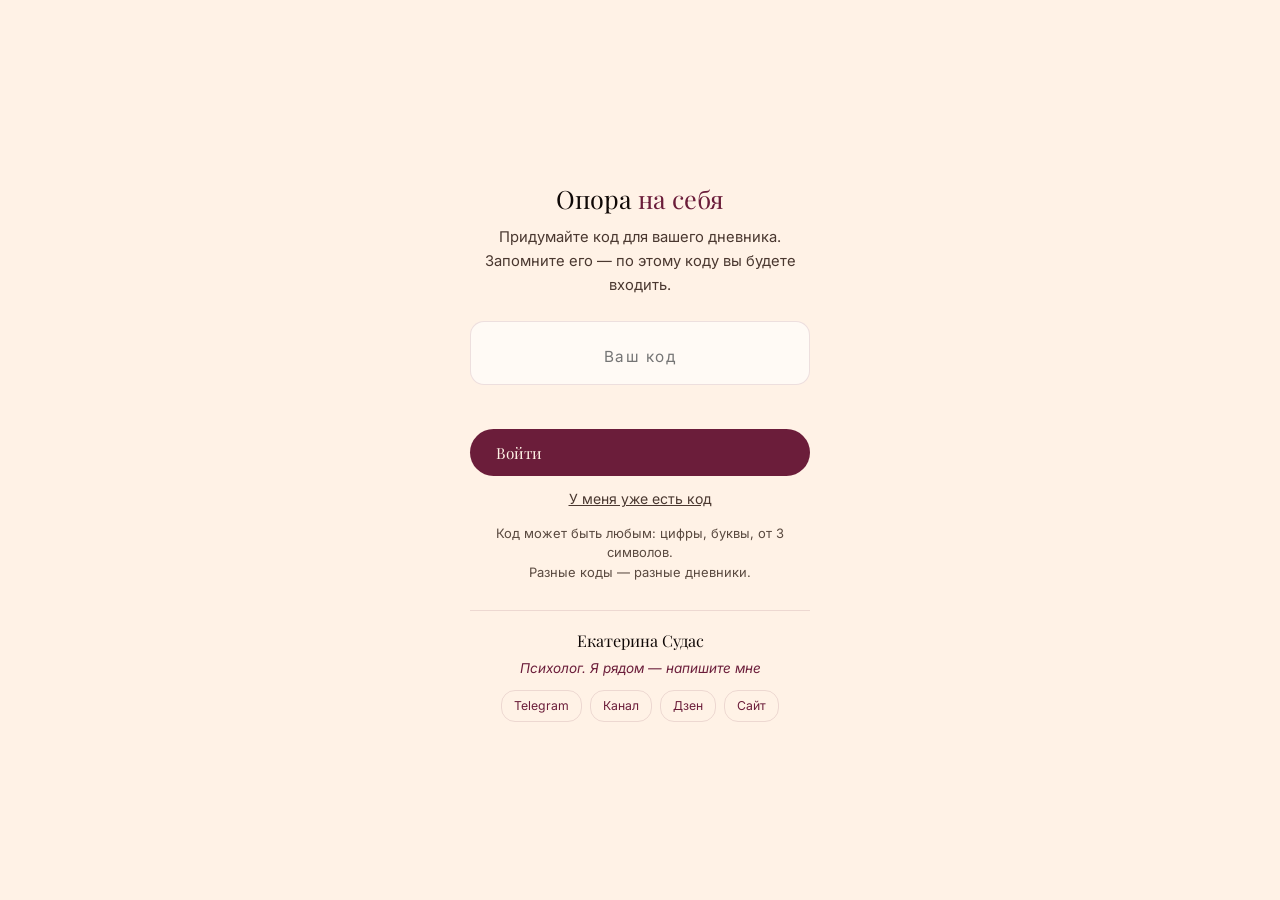
==== diary-goals.html @ 66b7077b "3 этапа Питерсона: идеальное будущее → избежать → постановка цели Этап 1: свободное письмо — идеальн" ====
<!DOCTYPE html>
<html lang="ru">
<head>
<meta charset="UTF-8">
<meta name="viewport" content="width=device-width,initial-scale=1.0,maximum-scale=1.0,user-scalable=no">
<meta http-equiv="Cache-Control" content="no-cache,no-store,must-revalidate">
<meta http-equiv="Pragma" content="no-cache">
<meta http-equiv="Expires" content="0">
<title>Опора на себя — Екатерина Судас</title>
<meta name="theme-color" content="#fff2e6">
<link rel="preconnect" href="https://fonts.googleapis.com">
<link rel="preconnect" href="https://fonts.gstatic.com" crossorigin>
<link href="https://fonts.googleapis.com/css2?family=Playfair+Display:ital,wght@0,400;0,500;0,600;1,400&family=Inter:wght@300;400;500;600&family=Raleway:wght@300;400;500&display=swap" rel="stylesheet">
<style>
*,*::before,*::after{margin:0;padding:0;box-sizing:border-box}
:root{--cream:#fff2e6;--cream-d:#f5e6d3;--cr:#6B1D3A;--cr-l:#8A2E50;--cab:#4A0E28;--mul:#2D0A1E;--td:#0f0806;--tb:#1a0f0a;--tm:#4a3830;--tl:#5a4a40;--bd:rgba(107,29,58,.12)}
html{font-size:18px;scroll-behavior:smooth}
body{font-family:'Inter',system-ui,sans-serif;background:var(--cream);color:var(--tb);line-height:1.7;min-height:100vh;padding-bottom:80px}
.header{background:rgba(255,242,230,.95);backdrop-filter:blur(20px);padding:16px 20px;position:sticky;top:0;z-index:100;box-shadow:0 2px 20px rgba(40,13,8,.06);display:flex;align-items:center;justify-content:space-between}
.header-title{font-family:'Playfair Display',serif;font-size:1.1rem;font-weight:500;color:var(--td)}.header-title span{color:var(--cr)}
.header-sub{font-family:'Raleway',sans-serif;font-size:.65rem;letter-spacing:.2em;text-transform:uppercase;color:var(--tm)}
.header-back{font-size:.7rem;color:var(--cr);text-decoration:none;font-family:'Raleway',sans-serif;letter-spacing:.1em}
.container{max-width:640px;margin:0 auto;padding:20px 16px}
.tabs{display:flex;gap:6px;margin-bottom:24px;overflow-x:auto;-webkit-overflow-scrolling:touch;padding-bottom:4px;scrollbar-width:none}.tabs::-webkit-scrollbar{display:none}
.tab{font-family:'Raleway',sans-serif;font-size:.68rem;letter-spacing:.12em;text-transform:uppercase;padding:9px 15px;border-radius:20px;border:1.5px solid var(--bd);background:transparent;color:var(--tm);cursor:pointer;white-space:nowrap;transition:all .3s}.tab.active{background:var(--cr);color:var(--cream);border-color:var(--cr)}
.sec-title{font-family:'Playfair Display',serif;font-size:1.15rem;font-weight:500;color:var(--td);margin-bottom:6px}
.sec-sub{font-size:.82rem;color:var(--tm);margin-bottom:20px;line-height:1.6}
.divider{width:50px;height:2px;background:linear-gradient(to right,transparent,var(--cr),transparent);margin:0 0 16px;border-radius:2px}
.form-group{margin-bottom:16px}
.form-label{font-family:'Raleway',sans-serif;font-size:.68rem;letter-spacing:.18em;text-transform:uppercase;color:var(--tm);margin-bottom:6px;display:block}
.form-input,.form-textarea{width:100%;font-family:'Inter',sans-serif;font-size:.88rem;color:var(--tb);background:rgba(255,255,255,.6);border:1.5px solid var(--bd);border-radius:12px;padding:12px 14px;outline:none;transition:border-color .3s}.form-input:focus,.form-textarea:focus{border-color:var(--cr)}
.form-textarea{min-height:80px;resize:vertical;line-height:1.6}
.form-select{width:100%;font-family:'Inter',sans-serif;font-size:.88rem;color:var(--tb);background:rgba(255,255,255,.6);border:1.5px solid var(--bd);border-radius:12px;padding:12px 14px;outline:none;-webkit-appearance:none;appearance:none;cursor:pointer}
.btn{font-family:'Playfair Display',serif;font-size:.85rem;padding:13px 26px;border-radius:24px;border:none;cursor:pointer;transition:all .4s;display:inline-flex;align-items:center;gap:8px}
.btn-primary{background:var(--cr);color:var(--cream)}.btn-primary:hover{background:var(--cr-l)}
.btn-secondary{background:transparent;color:var(--cr);border:1.5px solid var(--bd)}.btn-secondary:hover{border-color:var(--cr)}
.btn-row{display:flex;gap:10px;margin-top:20px;flex-wrap:wrap}
.btn-sm{padding:10px 16px;font-size:.78rem}
.btn-danger{background:transparent;color:#a33;border:1.5px solid rgba(170,50,50,.2)}
.goal-card{background:rgba(255,255,255,.5);border:1.5px solid var(--bd);border-radius:16px;padding:16px;margin-bottom:14px}
.goal-head{display:flex;justify-content:space-between;align-items:flex-start;margin-bottom:8px}
.goal-name{font-family:'Playfair Display',serif;font-size:1rem;color:var(--td);flex:1}
.goal-cat{font-size:.65rem;padding:3px 9px;border-radius:10px;background:rgba(107,29,58,.08);color:var(--cr);white-space:nowrap;margin-left:8px}
.goal-desc{font-size:.82rem;color:var(--tm);margin-bottom:10px;line-height:1.5}
.goal-actions{display:flex;gap:8px;margin-top:10px}
.progress-bar{width:100%;height:8px;background:var(--cream-d);border-radius:4px;overflow:hidden;margin-bottom:4px}
.progress-fill{height:100%;background:linear-gradient(to right,var(--cr),var(--cr-l));border-radius:4px;transition:width .5s}
.progress-info{display:flex;justify-content:space-between;font-size:.7rem;color:var(--tm)}
.stat-grid{display:grid;grid-template-columns:1fr 1fr;gap:10px;margin-bottom:18px}
.stat-card{background:rgba(255,255,255,.5);border:1.5px solid var(--bd);border-radius:14px;padding:14px;text-align:center}
.stat-num{font-family:'Playfair Display',serif;font-size:1.6rem;color:var(--cr);line-height:1}
.stat-label{font-size:.68rem;color:var(--tm);margin-top:4px}
.week-nav{display:flex;align-items:center;justify-content:space-between;margin-bottom:16px}
.week-label{font-family:'Playfair Display',serif;font-size:1rem;color:var(--td)}
.week-btn{background:none;border:1.5px solid var(--bd);border-radius:50%;width:32px;height:32px;cursor:pointer;color:var(--tm);font-size:.9rem;display:flex;align-items:center;justify-content:center;transition:all .3s}.week-btn:hover{border-color:var(--cr);color:var(--cr)}
.slider-wrap{display:flex;align-items:center;gap:12px}
.slider-wrap input[type=range]{flex:1;-webkit-appearance:none;height:4px;background:linear-gradient(to right,var(--cr),var(--cream-d));border-radius:4px;outline:none}
.slider-wrap input[type=range]::-webkit-slider-thumb{-webkit-appearance:none;width:22px;height:22px;border-radius:50%;background:var(--cr);cursor:pointer;box-shadow:0 2px 8px rgba(107,29,58,.3)}
.slider-val{font-family:'Playfair Display',serif;font-size:1.1rem;color:var(--cr);min-width:28px;text-align:center}
.empty{text-align:center;padding:40px 20px;color:var(--tm)}
.empty-text{font-size:.85rem;line-height:1.6}
.panel{display:none}.panel.active{display:block}
.modal-bg{display:none;position:fixed;top:0;left:0;right:0;bottom:0;background:rgba(15,8,6,.5);z-index:200;align-items:center;justify-content:center;padding:20px}.modal-bg.show{display:flex}
.modal{background:var(--cream);border-radius:20px;padding:24px;max-width:400px;width:100%}
.list-item{display:flex;align-items:center;gap:8px;margin-bottom:6px;padding:8px 12px;background:rgba(255,255,255,.5);border:1px solid var(--bd);border-radius:10px}
.list-item span{flex:1;font-size:.85rem;color:var(--td);line-height:1.5}
.list-item button{background:none;border:none;color:#a33;cursor:pointer;font-size:1rem;padding:2px 6px;opacity:.5}
.profile-card{background:rgba(255,255,255,.5);border:1.5px solid var(--bd);border-radius:16px;padding:18px;margin-top:16px}
.profile-name{font-family:'Playfair Display',serif;font-size:1.1rem;color:var(--td);margin-bottom:4px}
.profile-birth{font-size:.78rem;color:var(--tm);margin-bottom:12px}
.profile-section{font-family:'Raleway',sans-serif;font-size:.65rem;letter-spacing:.18em;text-transform:uppercase;color:var(--tm);margin:12px 0 6px}
.profile-item{font-size:.84rem;color:var(--td);padding:4px 0;padding-left:14px;border-left:2px solid var(--cr);margin-bottom:4px;line-height:1.5}
.pin-screen{position:fixed;top:0;left:0;right:0;bottom:0;background:var(--cream);z-index:999;display:flex;align-items:center;justify-content:center;padding:20px}
.pin-box{max-width:340px;width:100%;text-align:center}
.pin-title{font-family:'Playfair Display',serif;font-size:1.4rem;color:var(--td);margin-bottom:6px}
.pin-desc{font-size:.82rem;color:var(--tm);margin-bottom:24px;line-height:1.6}
.pin-input{width:100%;font-family:'Inter',sans-serif;font-size:1.4rem;text-align:center;letter-spacing:.6em;color:var(--td);background:rgba(255,255,255,.6);border:1.5px solid var(--bd);border-radius:14px;padding:16px;outline:none;transition:border-color .3s}.pin-input:focus{border-color:var(--cr)}
.pin-input::placeholder{letter-spacing:.1em;font-size:.85rem}
.pin-btn{margin-top:16px;width:100%}
.pin-switch{font-size:.78rem;color:var(--tm);margin-top:14px;cursor:pointer;text-decoration:underline;background:none;border:none;font-family:'Inter',sans-serif}
.pin-error{font-size:.78rem;color:#a33;margin-top:8px;min-height:20px}
.pin-hint{font-size:.72rem;color:var(--tl);margin-top:10px;line-height:1.5}
#app{display:none}
.letter-wrap{padding:20px 16px 0;max-width:640px;margin:0 auto}
.letter{background:rgba(255,255,255,.45);border:1px solid var(--bd);border-radius:20px;padding:28px 22px;position:relative;overflow:hidden}
.letter-photo{width:80px;height:80px;border-radius:50%;object-fit:cover;border:2px solid var(--bd);float:left;margin:0 16px 8px 0;shape-outside:circle()}
.letter-text{font-size:.84rem;color:var(--td);line-height:1.75}.letter-text p{margin-bottom:12px}.letter-text strong{color:var(--cr);font-weight:500}.letter-text em{font-size:.78rem;color:var(--tm);font-style:normal;display:block;margin-top:8px}
.letter-close{position:absolute;top:12px;right:14px;background:none;border:none;font-size:1.2rem;color:var(--tm);cursor:pointer;opacity:.4}
@keyframes smokeFadeIn{0%{opacity:0;filter:blur(8px);transform:translateY(20px)}60%{filter:blur(2px)}100%{opacity:1;filter:blur(0);transform:translateY(0)}}
.letter.smoke-in{animation:smokeFadeIn 2s ease-out forwards}
.letter.smoke-in .letter-photo{animation:smokeFadeIn 1.5s ease-out .3s both}
.letter.smoke-in .letter-text p:nth-child(1){animation:smokeFadeIn 1.2s ease-out .5s both}
.letter.smoke-in .letter-text p:nth-child(2){animation:smokeFadeIn 1.2s ease-out .9s both}
.letter.smoke-in .letter-text p:nth-child(3){animation:smokeFadeIn 1.2s ease-out 1.3s both}
.letter.smoke-in .letter-text p:nth-child(4){animation:smokeFadeIn 1.2s ease-out 1.7s both}
.letter.smoke-in .letter-text p:nth-child(5){animation:smokeFadeIn 1.2s ease-out 2.1s both}
.author-block{text-align:center;padding:30px 16px 10px;margin-top:30px;border-top:1px solid var(--bd)}
.author-name{font-family:'Playfair Display',serif;font-size:1rem;color:var(--td);margin-bottom:2px}
.author-role{font-size:.78rem;color:var(--tm);margin-bottom:4px}
.author-msg{font-size:.82rem;color:var(--cr);font-style:italic;margin-bottom:12px}
.author-links{display:flex;gap:10px;justify-content:center;flex-wrap:wrap}
.author-links a{font-size:.72rem;color:var(--cr);text-decoration:none;padding:6px 14px;border:1px solid var(--bd);border-radius:16px;transition:all .3s}
.pin-author{margin-top:28px;padding-top:16px;border-top:1px solid var(--bd)}
.pin-author-name{font-family:'Playfair Display',serif;font-size:.9rem;color:var(--td);margin-bottom:2px}
.pin-author-msg{font-size:.75rem;color:var(--cr);font-style:italic;margin-bottom:10px}
.pin-author-links{display:flex;gap:8px;justify-content:center;flex-wrap:wrap}
.pin-author-links a{font-size:.68rem;color:var(--cr);text-decoration:none;padding:5px 12px;border:1px solid var(--bd);border-radius:14px}
/* Day panel */
.day-date{display:flex;align-items:center;justify-content:space-between;margin-bottom:18px}
.day-date-label{font-family:'Playfair Display',serif;font-size:1rem;color:var(--td)}
.day-date input[type=date]{font-family:'Inter',sans-serif;font-size:.85rem;border:1.5px solid var(--bd);border-radius:10px;padding:8px 12px;background:rgba(255,255,255,.6);color:var(--tb);outline:none}
.day-goal{background:rgba(255,255,255,.5);border:1.5px solid var(--bd);border-radius:16px;padding:16px;margin-bottom:16px}
.day-goal-name{font-family:'Playfair Display',serif;font-size:.95rem;color:var(--td);margin-bottom:12px}
.day-section{margin-bottom:12px;padding-left:12px;border-left:2px solid var(--cr)}
.day-section-label{font-family:'Raleway',sans-serif;font-size:.62rem;letter-spacing:.2em;text-transform:uppercase;color:var(--cr);margin-bottom:6px}
.day-section .form-textarea{min-height:60px;font-size:.82rem}
/* Review entries */
.review-day{margin-bottom:16px}
.review-day-title{font-family:'Raleway',sans-serif;font-size:.65rem;letter-spacing:.18em;text-transform:uppercase;color:var(--cr);margin-bottom:8px;padding-bottom:4px;border-bottom:1px solid var(--bd)}
.review-entry{background:rgba(255,255,255,.4);border:1px solid var(--bd);border-radius:12px;padding:12px;margin-bottom:8px}
.review-goal-name{font-family:'Playfair Display',serif;font-size:.85rem;color:var(--td);margin-bottom:6px}
.review-field{font-size:.78rem;color:var(--tm);margin-bottom:4px;line-height:1.5}
.review-field strong{color:var(--td);font-weight:500}
.review-empty{font-size:.78rem;color:var(--tl);font-style:italic}
@media(max-width:480px){html{font-size:16px}.container{padding:14px 12px}}
</style>
</head>
<body>

<div class="pin-screen" id="pin-screen">
  <div class="pin-box">
    <div class="pin-title">Опора <span style="color:var(--cr)">на себя</span></div>
    <div class="pin-desc" id="pin-desc">Придумайте код для вашего дневника.<br>Запомните его — по этому коду вы будете входить.</div>
    <input class="pin-input" id="pin-input" type="tel" maxlength="8" placeholder="Ваш код" autocomplete="off" inputmode="numeric">
    <div class="pin-error" id="pin-error"></div>
    <button class="btn btn-primary pin-btn" id="pin-go">Войти</button>
    <button class="pin-switch" id="pin-toggle">У меня уже есть код</button>
    <div class="pin-hint">Код может быть любым: цифры, буквы, от 3 символов.<br>Разные коды — разные дневники.</div>
    <div class="pin-author">
      <div class="pin-author-name">Екатерина Судас</div>
      <div class="pin-author-msg">Психолог. Я рядом — напишите мне</div>
      <div class="pin-author-links">
        <a href="https://t.me/sudas_psy" target="_blank">Telegram</a>
        <a href="https://t.me/psyMuza" target="_blank">Канал</a>
        <a href="https://dzen.ru/id/69a1e2a84aaf5559c210326b" target="_blank">Дзен</a>
        <a href="https://sudas-psy.ru" target="_blank">Сайт</a>
      </div>
    </div>
  </div>
</div>

<div id="app">
<div class="header">
  <div>
    <div class="header-title">Опора <span>на себя</span></div>
    <div class="header-sub">дневник действий и целей</div>
  </div>
  <a href="https://t.me/sudas_psy" class="header-back" target="_blank">Написать</a>
</div>

<div class="letter-wrap" id="letter-wrap">
  <div class="letter smoke-in" id="letter">
    <button class="letter-close" id="letter-close">&times;</button>
    <img class="letter-photo" src="images/image_5.jpg" alt="Екатерина Судас">
    <div class="letter-text">
      <p><strong>Результат возможен только из взрослой части.</strong></p>
      <p>Внутри каждого из нас живёт ребёнок. Тот, кто ищет одобрения. Кто хочет, чтобы пожалели. Кто до сих пор ждёт маму или папу — тех, которые наконец скажут: ты молодец, ты справляешься. Ребёнок хочет всё идеализировать и получить результат быстро. Но этот голос не поставит за вас цель. И не сделает шаг. Он умеет только ждать и бояться.</p>
      <p>Взрослый осознанно подходит к контакту с реальностью и понимает: для всего нужно время. Цель на год — это решение взрослой части. Той, которая не ждёт разрешения. Которая говорит: я вижу, куда иду, и я иду.</p>
      <p>Поставьте цель и дайте себе время познакомиться с тем, что вам мешает каждый день — а вы этого не видите. С помощью этого дневника у вас есть шанс проанализировать своё бессознательное. Каждый день записывайте, что вы сделали и что чувствовали. Не для кого-то. Для себя.</p>
      <p>Так вы учитесь быть опорой самому себе. Быть себе и мамой, и папой. Не искать снаружи то, что можно вырастить внутри. Делайте выводы об использовании дневника минимум через 30 дней.</p>
      <p><em>Екатерина Судас — клиническая психология, МГУ</em></p>
    </div>
  </div>
</div>

<div class="container">
  <div class="tabs">
    <button class="tab" data-tab="start">Начало</button>
    <button class="tab active" data-tab="day">День</button>
    <button class="tab" data-tab="week">Неделя</button>
    <button class="tab" data-tab="goals">Цели</button>
    <button class="tab" data-tab="profile">Профиль</button>
    <button class="tab" data-tab="add">+ Цель</button>
  </div>

  <!-- START: 3 stages -->
  <div class="panel" id="panel-start">
    <div class="sec-title">Прежде чем ставить цели</div>
    <div class="divider"></div>
    <div class="sec-sub">Методика <strong>Future Authoring</strong> Джордана Питерсона — клинического психолога, профессора Университета Торонто. Исследования показали: студенты, прошедшие это упражнение, подняли успеваемость на 25% и снизили отчисления с 30% до 0%. Не торопитесь. Выделите на это 30-40 минут тишины.</div>

    <!-- STAGE 1 -->
    <div class="goal-card" style="margin-bottom:20px">
      <div class="day-section-label" style="border:none;padding:0;color:var(--cr);font-size:.72rem;margin-bottom:10px">Этап 1. Моё идеальное будущее</div>
      <div style="font-size:.84rem;color:var(--td);line-height:1.75;margin-bottom:14px">
        <p style="margin-bottom:10px">Представьте: прошёл год. Всё сложилось наилучшим образом. Вы устроили свою жизнь так, как действительно хотели — не для кого-то, а для себя.</p>
        <p style="margin-bottom:10px">Не редактируйте, не критикуйте — просто пишите. Позвольте себе мечтать. Каким человеком вы стали? Что вы делаете каждый день? Кто рядом? Как выглядит ваше здоровье, работа, отношения? Как вы себя чувствуете, когда просыпаетесь утром?</p>
      </div>
      <div class="form-group">
        <label class="form-label">Моя идеальная жизнь через год (пишите свободно, минимум 10 минут)</label>
        <textarea class="form-textarea" id="rev-flow" rows="8" placeholder="Не торопитесь. Закройте глаза, представьте — и пишите всё, что приходит..."></textarea>
      </div>
    </div>

    <!-- STAGE 2 -->
    <div class="goal-card" style="margin-bottom:20px">
      <div class="day-section-label" style="border:none;padding:0;color:var(--cr);font-size:.72rem;margin-bottom:10px">Этап 2. Будущее, которого я хочу избежать</div>
      <div style="font-size:.84rem;color:var(--td);line-height:1.75;margin-bottom:14px">
        <p style="margin-bottom:10px"><strong style="color:var(--cr)">Закройте глаза.</strong> Представьте, что прошёл год — и вы не сделали ничего. Ни одного шага. Те же мысли, те же оправдания. Только теперь стало хуже.</p>
        <p style="margin-bottom:10px">Здоровье подвело. Отношения застыли или разрушились. Деньги — те же или меньше. Вы смотрите на себя и видите <strong style="color:var(--cr)">худшую версию себя</strong>. Ту, которая знала, что нужно действовать — но не стала.</p>
        <p style="margin-bottom:10px">Представьте, что прошло пять лет. Все вокруг двигались, а вы стоите на месте.</p>
        <p style="margin-bottom:10px"><strong style="color:var(--cr)">Откройте глаза.</strong> У вас есть год. Тот самый год, который вы только что потеряли — он ещё ваш.</p>
      </div>
      <div class="form-group">
        <label class="form-label">Моя жизнь через год, если я ничего не изменю (пишите свободно)</label>
        <textarea class="form-textarea" id="rev-free" rows="6" placeholder="Что я чувствую? Что вижу? О чём жалею?"></textarea>
      </div>
    </div>

    <!-- WARMUP -->
    <div class="goal-card" style="margin-bottom:20px">
      <div class="day-section-label" style="border:none;padding:0;color:var(--cr);font-size:.72rem;margin-bottom:10px">Разминка — короткие ответы</div>
      <div class="form-group">
        <label class="form-label">Что я мог бы делать лучше?</label>
        <textarea class="form-textarea" id="rev-real" rows="2"></textarea>
      </div>
      <div class="form-group">
        <label class="form-label">Чему бы я хотел научиться?</label>
        <textarea class="form-textarea" id="rev-feel" rows="2"></textarea>
      </div>
      <div class="form-group">
        <label class="form-label">Какие привычки я хочу изменить?</label>
        <textarea class="form-textarea" id="rev-whose" rows="2"></textarea>
      </div>
      <div class="form-group">
        <label class="form-label">Какой должна быть моя карьера через 3-5 лет?</label>
        <textarea class="form-textarea" id="rev-ifnot" rows="2"></textarea>
      </div>
      <div class="form-group">
        <label class="form-label">Какими я хочу видеть свои отношения?</label>
        <textarea class="form-textarea" id="rev-rel" rows="2"></textarea>
      </div>
      <div class="form-group">
        <label class="form-label">Как я хочу проводить свободное время?</label>
        <textarea class="form-textarea" id="rev-leisure" rows="2"></textarea>
      </div>
    </div>

    <div class="btn-row">
      <button class="btn btn-primary" id="btn-save-rev">Сохранить</button>
    </div>

    <!-- Transition to Stage 3 -->
    <div style="margin-top:28px;text-align:center;padding:20px;background:rgba(107,29,58,.03);border-radius:16px;border:1px solid var(--bd)">
      <div style="font-size:.88rem;color:var(--td);line-height:1.8;margin-bottom:14px">Вы только что увидели два будущих — то, к которому хотите прийти, и то, от которого хотите уйти. Между ними — ваши действия.<br><br>Теперь вы готовы. Перейдите во вкладку <strong style="color:var(--cr)">+ Цель</strong> и поставьте свою первую цель. Не идеальную. Настоящую.</div>
      <button class="btn btn-primary" onclick="document.querySelectorAll('.tab').forEach(function(x){x.classList.remove('active')});document.querySelector('[data-tab=add]').classList.add('active');document.querySelectorAll('.panel').forEach(function(p){p.classList.remove('active')});document.getElementById('panel-add').classList.add('active')">Перейти к Этапу 3 — поставить цель</button>
    </div>
  </div>

  <!-- DAY -->
  <div class="panel active" id="panel-day">
    <div class="sec-title">Мой день</div>
    <div class="divider"></div>
    <div class="day-date">
      <div class="day-date-label">Сегодня</div>
      <input type="date" id="day-date">
    </div>
    <div id="day-goals"></div>
    <div class="btn-row" style="padding-bottom:80px">
      <button class="btn btn-primary" id="btn-save-day">Сохранить день</button>
    </div>
  </div>

  <!-- WEEK -->
  <div class="panel" id="panel-week">
    <div class="sec-title">Обзор недели</div>
    <div class="divider"></div>
    <div class="week-nav">
      <button class="week-btn" id="wk-prev">&larr;</button>
      <div class="week-label" id="wk-label"></div>
      <button class="week-btn" id="wk-next">&rarr;</button>
    </div>
    <div class="sec-sub">Перечитайте свои записи за неделю, а затем напишите обзор.</div>
    <div id="wk-entries"></div>
    <div style="margin-top:20px">
      <div class="sec-title" style="font-size:1rem">Мой обзор недели</div>
      <div class="divider"></div>
      <div class="form-group">
        <label class="form-label">Что мне мешало на этой неделе?</label>
        <textarea class="form-textarea" id="wk-blocked" rows="3"></textarea>
      </div>
      <div class="form-group">
        <label class="form-label">Что мне помогало?</label>
        <textarea class="form-textarea" id="wk-helped" rows="3"></textarea>
      </div>
      <div class="form-group">
        <label class="form-label">Что я чувствую, когда перечитываю свою неделю?</label>
        <textarea class="form-textarea" id="wk-feelings" rows="3"></textarea>
      </div>
      <div class="form-group">
        <label class="form-label">Письмо от взрослой части — напутствие себе</label>
        <textarea class="form-textarea" id="wk-letter" rows="4" placeholder="Что ты хочешь сказать себе на следующую неделю?"></textarea>
      </div>
      <div class="btn-row">
        <button class="btn btn-primary" id="btn-save-week">Сохранить обзор</button>
      </div>
    </div>
  </div>

  <!-- GOALS -->
  <div class="panel" id="panel-goals">
    <div class="sec-title">Мои цели на год</div>
    <div class="divider"></div>
    <div id="goals-list"></div>
    <div class="btn-row">
      <button class="btn btn-secondary btn-sm" id="btn-export">Экспорт</button>
      <button class="btn btn-danger btn-sm" id="btn-nuke">Удалить всё</button>
    </div>
  </div>

  <!-- PROFILE -->
  <div class="panel" id="panel-profile">
    <div class="sec-title">Мой профиль</div>
    <div class="divider"></div>
    <div class="sec-sub">Ваши данные хранятся только на вашем устройстве.</div>
    <div class="form-group"><label class="form-label">Фамилия Имя Отчество</label><input class="form-input" id="p-name" placeholder="Иванова Мария Сергеевна"></div>
    <div class="form-group"><label class="form-label">Дата рождения</label><input class="form-input" id="p-birth" type="date"></div>
    <div class="form-group"><label class="form-label">Мои жизненные правила</label><div id="p-rules-list"></div><div style="display:flex;gap:8px;margin-top:8px"><input class="form-input" id="p-rule-input" placeholder="Например: Я имею право на ошибки" style="flex:1"><button class="btn btn-primary btn-sm" id="p-rule-add">+</button></div></div>
    <div class="form-group"><label class="form-label">Мои ценности</label><div id="p-values-list"></div><div style="display:flex;gap:8px;margin-top:8px"><input class="form-input" id="p-value-input" placeholder="Например: Семья, честность, развитие" style="flex:1"><button class="btn btn-primary btn-sm" id="p-value-add">+</button></div></div>
    <div class="btn-row"><button class="btn btn-primary" id="p-save">Сохранить профиль</button></div>
    <div id="p-preview" style="margin-top:24px"></div>
  </div>

  <!-- ADD GOAL -->
  <div class="panel" id="panel-add">
    <div class="sec-title">Этап 3. Постановка цели</div>
    <div class="divider"></div>
    <div class="sec-sub">Вы увидели своё будущее. Теперь превратите его в конкретную цель. Ответьте на вопросы честно — они помогут отделить настоящее желание от привычки угождать.</div>

    <div class="form-group"><label class="form-label">Категория</label><select class="form-select" id="g-cat"><option>Здоровье</option><option>Карьера</option><option>Отношения</option><option>Финансы</option><option>Развитие</option><option>Творчество</option><option>Привычки</option><option>Другое</option></select></div>

    <div class="form-group"><label class="form-label">Цель на год</label><input class="form-input" id="g-name" placeholder="Конкретная, измеримая цель"></div>

    <div class="goal-card" style="margin:20px 0 16px">
      <div class="day-section-label" style="border:none;padding:0;color:var(--cr);font-size:.72rem;margin-bottom:12px">8 вопросов к цели</div>

      <div class="form-group">
        <label class="form-label">1. Проверка на истинность</label>
        <textarea class="form-textarea" id="gq-truth" rows="2" placeholder="Эта цель — моё желание или ожидание кого-то другого?"></textarea>
        <div style="font-size:.72rem;color:var(--tl);margin-top:4px;font-style:italic">Ребёнок ищет одобрения. Взрослый выбирает для себя.</div>
      </div>

      <div class="form-group">
        <label class="form-label">2. Состояние</label>
        <textarea class="form-textarea" id="gq-state" rows="2" placeholder="Как я хочу себя чувствовать, когда достигну этого?"></textarea>
        <div style="font-size:.72rem;color:var(--tl);margin-top:4px;font-style:italic">Не что получить — а как себя ощущать. Цель без состояния — чужая цель.</div>
      </div>

      <div class="form-group">
        <label class="form-label">3. Честный мотив</label>
        <textarea class="form-textarea" id="gq-motive" rows="2" placeholder="Зачем мне это на самом деле? Что стоит за этим желанием?"></textarea>
        <div style="font-size:.72rem;color:var(--tl);margin-top:4px;font-style:italic">Часто за &laquo;хочу похудеть&raquo; стоит &laquo;хочу чтобы меня любили&raquo;. Важно видеть настоящий мотив.</div>
      </div>

      <div class="form-group">
        <label class="form-label">4. Цена бездействия</label>
        <textarea class="form-textarea" id="gq-cost" rows="2" placeholder="Что будет через год, если я ничего не сделаю?"></textarea>
        <div style="font-size:.72rem;color:var(--tl);margin-top:4px;font-style:italic">Не придумывайте — почувствуйте. Это ваше топливо.</div>
      </div>

      <div class="form-group">
        <label class="form-label">5. Что мешает прямо сейчас</label>
        <textarea class="form-textarea" id="gq-fear" rows="2" placeholder="Что останавливало меня раньше? Какой страх стоит за моим бездействием?"></textarea>
        <div style="font-size:.72rem;color:var(--tl);margin-top:4px;font-style:italic">Психика защищает от неизвестности. Назвать страх — первый шаг к тому, чтобы он перестал управлять.</div>
      </div>

      <div class="form-group">
        <label class="form-label">6. Внутренний ребёнок</label>
        <textarea class="form-textarea" id="gq-child" rows="2" placeholder="Чего на самом деле хочет мой внутренний ребёнок в этой цели — одобрения, жалости, доказать что-то маме или папе?"></textarea>
        <div style="font-size:.72rem;color:var(--tl);margin-top:4px;font-style:italic">Важно встретиться с этим осознанием и выдержать нарциссическую пустоту ребёнка своей взрослой частью. Не бежать от неё, не заполнять — а выдержать.</div>
      </div>

      <div class="form-group">
        <label class="form-label">7. Взрослое решение</label>
        <textarea class="form-textarea" id="gq-adult" rows="2" placeholder="Я готов идти к этому, даже если никто не заметит и не похвалит?"></textarea>
        <div style="font-size:.72rem;color:var(--tl);margin-top:4px;font-style:italic">Если да — цель ваша. Если нет — вы ищете зрителя, а не результат.</div>
      </div>

      <div class="form-group">
        <label class="form-label">8. Влияние</label>
        <textarea class="form-textarea" id="gq-impact" rows="2" placeholder="Что изменится в моей жизни и жизни людей рядом со мной, когда я достигну этого?"></textarea>
      </div>
    </div>

    <div class="goal-card" style="margin-bottom:16px">
      <div class="day-section-label" style="border:none;padding:0;color:var(--cr);font-size:.72rem;margin-bottom:6px">Путь к цели</div>
      <div style="font-size:.78rem;color:var(--tm);margin-bottom:14px;line-height:1.6">Год — это далеко. Разбейте цель на понятные отрезки. Каждый уровень можно обновлять по мере продвижения.</div>
      <div class="form-group"><label class="form-label">Что я хочу получить за ближайшие 3 месяца?</label><input class="form-input" id="g-quarter" placeholder="Конкретный, измеримый результат к концу квартала"></div>
      <div class="form-group"><label class="form-label">На чём я сосредоточусь в этом месяце?</label><input class="form-input" id="g-focus" placeholder="Один главный шаг, который двинет к квартальному результату"></div>
      <div class="form-group"><label class="form-label">Что конкретно я сделаю на этой неделе?</label><input class="form-input" id="g-week-action" placeholder="2-3 конкретных действия, которые я точно могу выполнить"></div>
      <div class="form-group"><label class="form-label">Крупные шаги на весь год</label><textarea class="form-textarea" id="g-steps" placeholder="Все шаги, которые приходят в голову — не фильтруйте" rows="3"></textarea></div>
    </div>

    <div class="btn-row" style="padding-bottom:120px"><button class="btn btn-primary" id="btn-add-goal">Добавить цель</button></div>
  </div>
</div>

<div class="author-block">
  <div class="author-name">Екатерина Судас</div>
  <div class="author-role">Психолог. Клиническая психология, МГУ</div>
  <div class="author-msg">Я рядом — напишите мне</div>
  <div class="author-links">
    <a href="https://t.me/sudas_psy" target="_blank">Telegram</a>
    <a href="https://t.me/psyMuza" target="_blank">Канал</a>
    <a href="https://dzen.ru/id/69a1e2a84aaf5559c210326b" target="_blank">Дзен</a>
    <a href="https://sudas-psy.ru" target="_blank">Сайт</a>
  </div>
</div>
</div>

<div class="modal-bg" id="modal"><div class="modal"><div class="sec-sub">Данные скопированы в буфер обмена.</div><button class="btn btn-primary btn-sm" onclick="document.getElementById('modal').classList.remove('show')">Ок</button></div></div>

<script src="js/goals-app.js"></script>
</body>
</html>
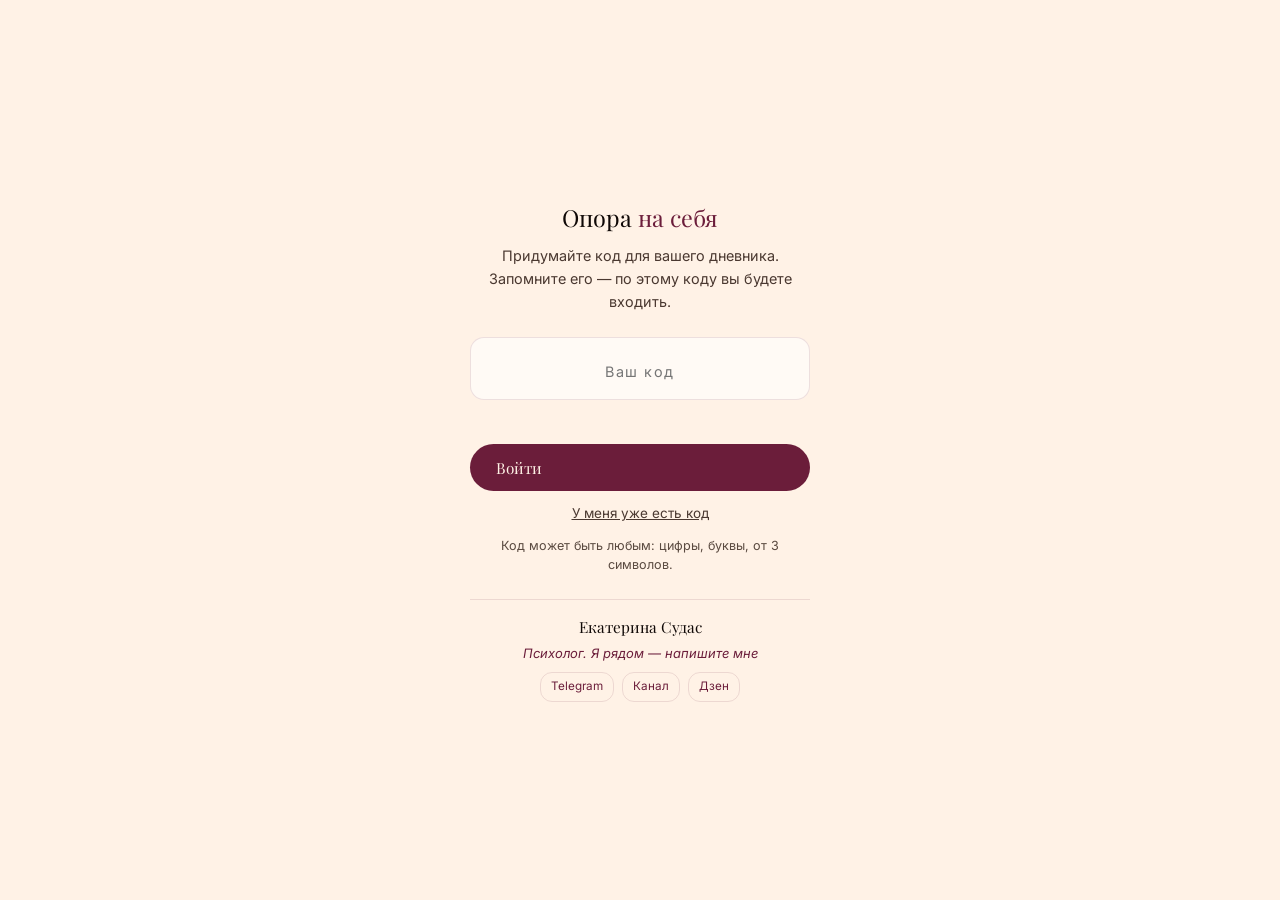
==== commit 5637ea3f: "Опора на себя v2.0 — полная переработка по 22 пунктам Утро: 3 поля (состояние, для себя, один шаг) +" ====
--- a/diary-goals.html
+++ b/diary-goals.html
@@ -4,8 +4,6 @@
 <meta charset="UTF-8">
 <meta name="viewport" content="width=device-width,initial-scale=1.0,maximum-scale=1.0,user-scalable=no">
 <meta http-equiv="Cache-Control" content="no-cache,no-store,must-revalidate">
-<meta http-equiv="Pragma" content="no-cache">
-<meta http-equiv="Expires" content="0">
 <title>Опора на себя — Екатерина Судас</title>
 <meta name="theme-color" content="#fff2e6">
 <link rel="preconnect" href="https://fonts.googleapis.com">
@@ -17,53 +15,48 @@
 html{font-size:18px;scroll-behavior:smooth}
 body{font-family:'Inter',system-ui,sans-serif;background:var(--cream);color:var(--tb);line-height:1.7;min-height:100vh;padding-bottom:80px}
 .header{background:rgba(255,242,230,.95);backdrop-filter:blur(20px);padding:16px 20px;position:sticky;top:0;z-index:100;box-shadow:0 2px 20px rgba(40,13,8,.06);display:flex;align-items:center;justify-content:space-between}
-.header-title{font-family:'Playfair Display',serif;font-size:1.1rem;font-weight:500;color:var(--td)}.header-title span{color:var(--cr)}
-.header-sub{font-family:'Raleway',sans-serif;font-size:.65rem;letter-spacing:.2em;text-transform:uppercase;color:var(--tm)}
+.header-title{font-family:'Playfair Display',serif;font-size:1.05rem;font-weight:500;color:var(--td)}.header-title span{color:var(--cr)}
+.header-sub{font-family:'Raleway',sans-serif;font-size:.6rem;letter-spacing:.25em;text-transform:uppercase;color:var(--tm)}
 .header-back{font-size:.7rem;color:var(--cr);text-decoration:none;font-family:'Raleway',sans-serif;letter-spacing:.1em}
 .container{max-width:640px;margin:0 auto;padding:20px 16px}
 .tabs{display:flex;gap:6px;margin-bottom:24px;overflow-x:auto;-webkit-overflow-scrolling:touch;padding-bottom:4px;scrollbar-width:none}.tabs::-webkit-scrollbar{display:none}
-.tab{font-family:'Raleway',sans-serif;font-size:.68rem;letter-spacing:.12em;text-transform:uppercase;padding:9px 15px;border-radius:20px;border:1.5px solid var(--bd);background:transparent;color:var(--tm);cursor:pointer;white-space:nowrap;transition:all .3s}.tab.active{background:var(--cr);color:var(--cream);border-color:var(--cr)}
+.tab{font-family:'Raleway',sans-serif;font-size:.64rem;letter-spacing:.12em;text-transform:uppercase;padding:9px 14px;border-radius:20px;border:1.5px solid var(--bd);background:transparent;color:var(--tm);cursor:pointer;white-space:nowrap;transition:all .3s}.tab.active{background:var(--cr);color:var(--cream);border-color:var(--cr)}
 .sec-title{font-family:'Playfair Display',serif;font-size:1.15rem;font-weight:500;color:var(--td);margin-bottom:6px}
-.sec-sub{font-size:.82rem;color:var(--tm);margin-bottom:20px;line-height:1.6}
+.sec-sub{font-size:.82rem;color:var(--tm);margin-bottom:20px;line-height:1.7}
 .divider{width:50px;height:2px;background:linear-gradient(to right,transparent,var(--cr),transparent);margin:0 0 16px;border-radius:2px}
 .form-group{margin-bottom:16px}
-.form-label{font-family:'Raleway',sans-serif;font-size:.68rem;letter-spacing:.18em;text-transform:uppercase;color:var(--tm);margin-bottom:6px;display:block}
-.form-input,.form-textarea{width:100%;font-family:'Inter',sans-serif;font-size:.88rem;color:var(--tb);background:rgba(255,255,255,.6);border:1.5px solid var(--bd);border-radius:12px;padding:12px 14px;outline:none;transition:border-color .3s}.form-input:focus,.form-textarea:focus{border-color:var(--cr)}
-.form-textarea{min-height:80px;resize:vertical;line-height:1.6}
-.form-select{width:100%;font-family:'Inter',sans-serif;font-size:.88rem;color:var(--tb);background:rgba(255,255,255,.6);border:1.5px solid var(--bd);border-radius:12px;padding:12px 14px;outline:none;-webkit-appearance:none;appearance:none;cursor:pointer}
+.form-label{font-family:'Raleway',sans-serif;font-size:.66rem;letter-spacing:.18em;text-transform:uppercase;color:var(--tm);margin-bottom:6px;display:block}
+.form-input,.form-textarea{width:100%;font-family:'Inter',sans-serif;font-size:.86rem;color:var(--tb);background:rgba(255,255,255,.6);border:1.5px solid var(--bd);border-radius:12px;padding:12px 14px;outline:none;transition:border-color .3s}.form-input:focus,.form-textarea:focus{border-color:var(--cr)}
+.form-textarea{min-height:70px;resize:vertical;line-height:1.6}
+.form-select{width:100%;font-family:'Inter',sans-serif;font-size:.86rem;color:var(--tb);background:rgba(255,255,255,.6);border:1.5px solid var(--bd);border-radius:12px;padding:12px 14px;outline:none;-webkit-appearance:none;appearance:none}
 .btn{font-family:'Playfair Display',serif;font-size:.85rem;padding:13px 26px;border-radius:24px;border:none;cursor:pointer;transition:all .4s;display:inline-flex;align-items:center;gap:8px}
 .btn-primary{background:var(--cr);color:var(--cream)}.btn-primary:hover{background:var(--cr-l)}
 .btn-secondary{background:transparent;color:var(--cr);border:1.5px solid var(--bd)}.btn-secondary:hover{border-color:var(--cr)}
 .btn-row{display:flex;gap:10px;margin-top:20px;flex-wrap:wrap}
 .btn-sm{padding:10px 16px;font-size:.78rem}
 .btn-danger{background:transparent;color:#a33;border:1.5px solid rgba(170,50,50,.2)}
+.card{background:rgba(255,255,255,.5);border:1.5px solid var(--bd);border-radius:16px;padding:18px;margin-bottom:14px}
+.card-title{font-family:'Playfair Display',serif;font-size:.95rem;color:var(--td);margin-bottom:8px}
+.card-text{font-size:.84rem;color:var(--td);line-height:1.75}.card-text p{margin-bottom:10px}.card-text strong{color:var(--cr)}.card-text em{font-size:.78rem;color:var(--tm);font-style:normal}
+.card-dim{font-size:.75rem;color:var(--tl);font-style:italic;margin-top:4px;line-height:1.5}
 .goal-card{background:rgba(255,255,255,.5);border:1.5px solid var(--bd);border-radius:16px;padding:16px;margin-bottom:14px}
-.goal-head{display:flex;justify-content:space-between;align-items:flex-start;margin-bottom:8px}
-.goal-name{font-family:'Playfair Display',serif;font-size:1rem;color:var(--td);flex:1}
-.goal-cat{font-size:.65rem;padding:3px 9px;border-radius:10px;background:rgba(107,29,58,.08);color:var(--cr);white-space:nowrap;margin-left:8px}
-.goal-desc{font-size:.82rem;color:var(--tm);margin-bottom:10px;line-height:1.5}
-.goal-actions{display:flex;gap:8px;margin-top:10px}
+.goal-name{font-family:'Playfair Display',serif;font-size:1rem;color:var(--td)}
+.goal-cat{font-size:.65rem;padding:3px 9px;border-radius:10px;background:rgba(107,29,58,.08);color:var(--cr);white-space:nowrap}
+.goal-desc{font-size:.82rem;color:var(--tm);line-height:1.5}
 .progress-bar{width:100%;height:8px;background:var(--cream-d);border-radius:4px;overflow:hidden;margin-bottom:4px}
 .progress-fill{height:100%;background:linear-gradient(to right,var(--cr),var(--cr-l));border-radius:4px;transition:width .5s}
-.progress-info{display:flex;justify-content:space-between;font-size:.7rem;color:var(--tm)}
 .stat-grid{display:grid;grid-template-columns:1fr 1fr;gap:10px;margin-bottom:18px}
 .stat-card{background:rgba(255,255,255,.5);border:1.5px solid var(--bd);border-radius:14px;padding:14px;text-align:center}
-.stat-num{font-family:'Playfair Display',serif;font-size:1.6rem;color:var(--cr);line-height:1}
-.stat-label{font-size:.68rem;color:var(--tm);margin-top:4px}
-.week-nav{display:flex;align-items:center;justify-content:space-between;margin-bottom:16px}
-.week-label{font-family:'Playfair Display',serif;font-size:1rem;color:var(--td)}
-.week-btn{background:none;border:1.5px solid var(--bd);border-radius:50%;width:32px;height:32px;cursor:pointer;color:var(--tm);font-size:.9rem;display:flex;align-items:center;justify-content:center;transition:all .3s}.week-btn:hover{border-color:var(--cr);color:var(--cr)}
+.stat-num{font-family:'Playfair Display',serif;font-size:1.5rem;color:var(--cr);line-height:1}
+.stat-label{font-size:.66rem;color:var(--tm);margin-top:4px}
 .slider-wrap{display:flex;align-items:center;gap:12px}
 .slider-wrap input[type=range]{flex:1;-webkit-appearance:none;height:4px;background:linear-gradient(to right,var(--cr),var(--cream-d));border-radius:4px;outline:none}
 .slider-wrap input[type=range]::-webkit-slider-thumb{-webkit-appearance:none;width:22px;height:22px;border-radius:50%;background:var(--cr);cursor:pointer;box-shadow:0 2px 8px rgba(107,29,58,.3)}
 .slider-val{font-family:'Playfair Display',serif;font-size:1.1rem;color:var(--cr);min-width:28px;text-align:center}
-.empty{text-align:center;padding:40px 20px;color:var(--tm)}
-.empty-text{font-size:.85rem;line-height:1.6}
+.empty{text-align:center;padding:40px 20px;color:var(--tm)}.empty-text{font-size:.85rem;line-height:1.6}
 .panel{display:none}.panel.active{display:block}
-.modal-bg{display:none;position:fixed;top:0;left:0;right:0;bottom:0;background:rgba(15,8,6,.5);z-index:200;align-items:center;justify-content:center;padding:20px}.modal-bg.show{display:flex}
-.modal{background:var(--cream);border-radius:20px;padding:24px;max-width:400px;width:100%}
 .list-item{display:flex;align-items:center;gap:8px;margin-bottom:6px;padding:8px 12px;background:rgba(255,255,255,.5);border:1px solid var(--bd);border-radius:10px}
-.list-item span{flex:1;font-size:.85rem;color:var(--td);line-height:1.5}
+.list-item span{flex:1;font-size:.82rem;color:var(--td);line-height:1.4}
 .list-item button{background:none;border:none;color:#a33;cursor:pointer;font-size:1rem;padding:2px 6px;opacity:.5}
 .profile-card{background:rgba(255,255,255,.5);border:1.5px solid var(--bd);border-radius:16px;padding:18px;margin-top:16px}
 .profile-name{font-family:'Playfair Display',serif;font-size:1.1rem;color:var(--td);margin-bottom:4px}
@@ -72,354 +65,152 @@
 .profile-item{font-size:.84rem;color:var(--td);padding:4px 0;padding-left:14px;border-left:2px solid var(--cr);margin-bottom:4px;line-height:1.5}
 .pin-screen{position:fixed;top:0;left:0;right:0;bottom:0;background:var(--cream);z-index:999;display:flex;align-items:center;justify-content:center;padding:20px}
 .pin-box{max-width:340px;width:100%;text-align:center}
-.pin-title{font-family:'Playfair Display',serif;font-size:1.4rem;color:var(--td);margin-bottom:6px}
-.pin-desc{font-size:.82rem;color:var(--tm);margin-bottom:24px;line-height:1.6}
-.pin-input{width:100%;font-family:'Inter',sans-serif;font-size:1.4rem;text-align:center;letter-spacing:.6em;color:var(--td);background:rgba(255,255,255,.6);border:1.5px solid var(--bd);border-radius:14px;padding:16px;outline:none;transition:border-color .3s}.pin-input:focus{border-color:var(--cr)}
-.pin-input::placeholder{letter-spacing:.1em;font-size:.85rem}
+.pin-title{font-family:'Playfair Display',serif;font-size:1.3rem;color:var(--td);margin-bottom:6px}.pin-title span{color:var(--cr)}
+.pin-desc{font-size:.8rem;color:var(--tm);margin-bottom:24px;line-height:1.6}
+.pin-input{width:100%;font-family:'Inter',sans-serif;font-size:1.3rem;text-align:center;letter-spacing:.6em;color:var(--td);background:rgba(255,255,255,.6);border:1.5px solid var(--bd);border-radius:14px;padding:16px;outline:none}.pin-input:focus{border-color:var(--cr)}
+.pin-input::placeholder{letter-spacing:.1em;font-size:.8rem}
 .pin-btn{margin-top:16px;width:100%}
-.pin-switch{font-size:.78rem;color:var(--tm);margin-top:14px;cursor:pointer;text-decoration:underline;background:none;border:none;font-family:'Inter',sans-serif}
-.pin-error{font-size:.78rem;color:#a33;margin-top:8px;min-height:20px}
-.pin-hint{font-size:.72rem;color:var(--tl);margin-top:10px;line-height:1.5}
+.pin-switch{font-size:.75rem;color:var(--tm);margin-top:14px;cursor:pointer;text-decoration:underline;background:none;border:none;font-family:'Inter',sans-serif}
+.pin-error{font-size:.75rem;color:#a33;margin-top:8px;min-height:20px}
+.pin-hint{font-size:.7rem;color:var(--tl);margin-top:10px;line-height:1.5}
 #app{display:none}
+@keyframes smokeFadeIn{0%{opacity:0;filter:blur(8px);transform:translateY(16px)}60%{filter:blur(2px)}100%{opacity:1;filter:blur(0);transform:translateY(0)}}
+.smoke-in{animation:smokeFadeIn 2s ease-out forwards}
+.smoke-in .card-text p:nth-child(1){animation:smokeFadeIn 1.2s ease-out .3s both}
+.smoke-in .card-text p:nth-child(2){animation:smokeFadeIn 1.2s ease-out .7s both}
+.smoke-in .card-text p:nth-child(3){animation:smokeFadeIn 1.2s ease-out 1.1s both}
+.smoke-in .card-text p:nth-child(4){animation:smokeFadeIn 1.2s ease-out 1.5s both}
+.smoke-in .card-text p:nth-child(5){animation:smokeFadeIn 1.2s ease-out 1.9s both}
 .letter-wrap{padding:20px 16px 0;max-width:640px;margin:0 auto}
-.letter{background:rgba(255,255,255,.45);border:1px solid var(--bd);border-radius:20px;padding:28px 22px;position:relative;overflow:hidden}
-.letter-photo{width:80px;height:80px;border-radius:50%;object-fit:cover;border:2px solid var(--bd);float:left;margin:0 16px 8px 0;shape-outside:circle()}
-.letter-text{font-size:.84rem;color:var(--td);line-height:1.75}.letter-text p{margin-bottom:12px}.letter-text strong{color:var(--cr);font-weight:500}.letter-text em{font-size:.78rem;color:var(--tm);font-style:normal;display:block;margin-top:8px}
-.letter-close{position:absolute;top:12px;right:14px;background:none;border:none;font-size:1.2rem;color:var(--tm);cursor:pointer;opacity:.4}
-@keyframes smokeFadeIn{0%{opacity:0;filter:blur(8px);transform:translateY(20px)}60%{filter:blur(2px)}100%{opacity:1;filter:blur(0);transform:translateY(0)}}
-.letter.smoke-in{animation:smokeFadeIn 2s ease-out forwards}
-.letter.smoke-in .letter-photo{animation:smokeFadeIn 1.5s ease-out .3s both}
-.letter.smoke-in .letter-text p:nth-child(1){animation:smokeFadeIn 1.2s ease-out .5s both}
-.letter.smoke-in .letter-text p:nth-child(2){animation:smokeFadeIn 1.2s ease-out .9s both}
-.letter.smoke-in .letter-text p:nth-child(3){animation:smokeFadeIn 1.2s ease-out 1.3s both}
-.letter.smoke-in .letter-text p:nth-child(4){animation:smokeFadeIn 1.2s ease-out 1.7s both}
-.letter.smoke-in .letter-text p:nth-child(5){animation:smokeFadeIn 1.2s ease-out 2.1s both}
+.letter{background:rgba(255,255,255,.45);border:1px solid var(--bd);border-radius:20px;padding:28px 22px;position:relative}
+.letter-photo{width:72px;height:72px;border-radius:50%;object-fit:cover;border:2px solid var(--bd);float:left;margin:0 16px 8px 0}
+.letter-close{position:absolute;top:12px;right:14px;background:none;border:none;font-size:1.1rem;color:var(--tm);cursor:pointer;opacity:.4}
 .author-block{text-align:center;padding:30px 16px 10px;margin-top:30px;border-top:1px solid var(--bd)}
 .author-name{font-family:'Playfair Display',serif;font-size:1rem;color:var(--td);margin-bottom:2px}
-.author-role{font-size:.78rem;color:var(--tm);margin-bottom:4px}
-.author-msg{font-size:.82rem;color:var(--cr);font-style:italic;margin-bottom:12px}
+.author-role{font-size:.75rem;color:var(--tm);margin-bottom:4px}
+.author-msg{font-size:.8rem;color:var(--cr);font-style:italic;margin-bottom:12px}
 .author-links{display:flex;gap:10px;justify-content:center;flex-wrap:wrap}
-.author-links a{font-size:.72rem;color:var(--cr);text-decoration:none;padding:6px 14px;border:1px solid var(--bd);border-radius:16px;transition:all .3s}
-.pin-author{margin-top:28px;padding-top:16px;border-top:1px solid var(--bd)}
-.pin-author-name{font-family:'Playfair Display',serif;font-size:.9rem;color:var(--td);margin-bottom:2px}
-.pin-author-msg{font-size:.75rem;color:var(--cr);font-style:italic;margin-bottom:10px}
+.author-links a{font-size:.7rem;color:var(--cr);text-decoration:none;padding:5px 12px;border:1px solid var(--bd);border-radius:14px}
+.pin-author{margin-top:24px;padding-top:14px;border-top:1px solid var(--bd)}
+.pin-author-name{font-family:'Playfair Display',serif;font-size:.85rem;color:var(--td);margin-bottom:2px}
+.pin-author-msg{font-size:.72rem;color:var(--cr);font-style:italic;margin-bottom:8px}
 .pin-author-links{display:flex;gap:8px;justify-content:center;flex-wrap:wrap}
-.pin-author-links a{font-size:.68rem;color:var(--cr);text-decoration:none;padding:5px 12px;border:1px solid var(--bd);border-radius:14px}
-/* Day panel */
-.day-date{display:flex;align-items:center;justify-content:space-between;margin-bottom:18px}
-.day-date-label{font-family:'Playfair Display',serif;font-size:1rem;color:var(--td)}
-.day-date input[type=date]{font-family:'Inter',sans-serif;font-size:.85rem;border:1.5px solid var(--bd);border-radius:10px;padding:8px 12px;background:rgba(255,255,255,.6);color:var(--tb);outline:none}
-.day-goal{background:rgba(255,255,255,.5);border:1.5px solid var(--bd);border-radius:16px;padding:16px;margin-bottom:16px}
-.day-goal-name{font-family:'Playfair Display',serif;font-size:.95rem;color:var(--td);margin-bottom:12px}
-.day-section{margin-bottom:12px;padding-left:12px;border-left:2px solid var(--cr)}
-.day-section-label{font-family:'Raleway',sans-serif;font-size:.62rem;letter-spacing:.2em;text-transform:uppercase;color:var(--cr);margin-bottom:6px}
-.day-section .form-textarea{min-height:60px;font-size:.82rem}
-/* Review entries */
-.review-day{margin-bottom:16px}
-.review-day-title{font-family:'Raleway',sans-serif;font-size:.65rem;letter-spacing:.18em;text-transform:uppercase;color:var(--cr);margin-bottom:8px;padding-bottom:4px;border-bottom:1px solid var(--bd)}
-.review-entry{background:rgba(255,255,255,.4);border:1px solid var(--bd);border-radius:12px;padding:12px;margin-bottom:8px}
-.review-goal-name{font-family:'Playfair Display',serif;font-size:.85rem;color:var(--td);margin-bottom:6px}
-.review-field{font-size:.78rem;color:var(--tm);margin-bottom:4px;line-height:1.5}
-.review-field strong{color:var(--td);font-weight:500}
-.review-empty{font-size:.78rem;color:var(--tl);font-style:italic}
+.pin-author-links a{font-size:.65rem;color:var(--cr);text-decoration:none;padding:4px 10px;border:1px solid var(--bd);border-radius:12px}
+/* Habit tracker */
+.habit-grid{display:flex;flex-wrap:wrap;gap:3px;margin:8px 0}
+.habit-dot{width:18px;height:18px;border-radius:4px;border:1px solid var(--bd);cursor:pointer;transition:all .2s}
+.habit-dot.done{background:var(--cr);border-color:var(--cr)}
+.habit-name{font-size:.8rem;color:var(--td);margin-bottom:4px}
+/* Week theme badge */
+.week-badge{display:inline-block;font-family:'Raleway',sans-serif;font-size:.6rem;letter-spacing:.2em;text-transform:uppercase;padding:4px 12px;border-radius:12px;background:rgba(107,29,58,.08);color:var(--cr);margin-bottom:12px}
+/* Crisis page */
+.crisis-card{background:rgba(107,29,58,.04);border:1.5px solid rgba(107,29,58,.15);border-radius:16px;padding:20px;margin-bottom:14px}
+.crisis-card .card-text{color:var(--td)}
+/* Checkpoint */
+.checkpoint{background:rgba(107,29,58,.03);border-left:3px solid var(--cr);border-radius:0 14px 14px 0;padding:18px;margin-bottom:16px}
+.checkpoint-title{font-family:'Playfair Display',serif;font-size:.95rem;color:var(--cr);margin-bottom:8px}
+.modal-bg{display:none;position:fixed;top:0;left:0;right:0;bottom:0;background:rgba(15,8,6,.5);z-index:200;align-items:center;justify-content:center;padding:20px}.modal-bg.show{display:flex}
+.modal{background:var(--cream);border-radius:20px;padding:24px;max-width:400px;width:100%}
 @media(max-width:480px){html{font-size:16px}.container{padding:14px 12px}}
 </style>
 </head>
 <body>
 
 <div class="pin-screen" id="pin-screen">
-  <div class="pin-box">
-    <div class="pin-title">Опора <span style="color:var(--cr)">на себя</span></div>
-    <div class="pin-desc" id="pin-desc">Придумайте код для вашего дневника.<br>Запомните его — по этому коду вы будете входить.</div>
-    <input class="pin-input" id="pin-input" type="tel" maxlength="8" placeholder="Ваш код" autocomplete="off" inputmode="numeric">
-    <div class="pin-error" id="pin-error"></div>
-    <button class="btn btn-primary pin-btn" id="pin-go">Войти</button>
-    <button class="pin-switch" id="pin-toggle">У меня уже есть код</button>
-    <div class="pin-hint">Код может быть любым: цифры, буквы, от 3 символов.<br>Разные коды — разные дневники.</div>
-    <div class="pin-author">
-      <div class="pin-author-name">Екатерина Судас</div>
-      <div class="pin-author-msg">Психолог. Я рядом — напишите мне</div>
-      <div class="pin-author-links">
-        <a href="https://t.me/sudas_psy" target="_blank">Telegram</a>
-        <a href="https://t.me/psyMuza" target="_blank">Канал</a>
-        <a href="https://dzen.ru/id/69a1e2a84aaf5559c210326b" target="_blank">Дзен</a>
-        <a href="https://sudas-psy.ru" target="_blank">Сайт</a>
-      </div>
-    </div>
-  </div>
+<div class="pin-box">
+<div class="pin-title">Опора <span>на себя</span></div>
+<div class="pin-desc" id="pin-desc">Придумайте код для вашего дневника.<br>Запомните его — по этому коду вы будете входить.</div>
+<input class="pin-input" id="pin-input" type="tel" maxlength="8" placeholder="Ваш код" autocomplete="off">
+<div class="pin-error" id="pin-error"></div>
+<button class="btn btn-primary pin-btn" id="pin-go">Войти</button>
+<button class="pin-switch" id="pin-toggle">У меня уже есть код</button>
+<div class="pin-hint">Код может быть любым: цифры, буквы, от 3 символов.</div>
+<div class="pin-author">
+<div class="pin-author-name">Екатерина Судас</div>
+<div class="pin-author-msg">Психолог. Я рядом — напишите мне</div>
+<div class="pin-author-links">
+<a href="https://t.me/sudas_psy" target="_blank">Telegram</a>
+<a href="https://t.me/psyMuza" target="_blank">Канал</a>
+<a href="https://dzen.ru/id/69a1e2a84aaf5559c210326b" target="_blank">Дзен</a>
+</div>
+</div>
+</div>
 </div>
 
 <div id="app">
 <div class="header">
-  <div>
-    <div class="header-title">Опора <span>на себя</span></div>
-    <div class="header-sub">дневник действий и целей</div>
-  </div>
-  <a href="https://t.me/sudas_psy" class="header-back" target="_blank">Написать</a>
+<div><div class="header-title">Опора <span>на себя</span></div><div class="header-sub">дневник действий и целей</div></div>
+<a href="https://t.me/sudas_psy" class="header-back" target="_blank">Написать</a>
 </div>
 
 <div class="letter-wrap" id="letter-wrap">
-  <div class="letter smoke-in" id="letter">
-    <button class="letter-close" id="letter-close">&times;</button>
-    <img class="letter-photo" src="images/image_5.jpg" alt="Екатерина Судас">
-    <div class="letter-text">
-      <p><strong>Результат возможен только из взрослой части.</strong></p>
-      <p>Внутри каждого из нас живёт ребёнок. Тот, кто ищет одобрения. Кто хочет, чтобы пожалели. Кто до сих пор ждёт маму или папу — тех, которые наконец скажут: ты молодец, ты справляешься. Ребёнок хочет всё идеализировать и получить результат быстро. Но этот голос не поставит за вас цель. И не сделает шаг. Он умеет только ждать и бояться.</p>
-      <p>Взрослый осознанно подходит к контакту с реальностью и понимает: для всего нужно время. Цель на год — это решение взрослой части. Той, которая не ждёт разрешения. Которая говорит: я вижу, куда иду, и я иду.</p>
-      <p>Поставьте цель и дайте себе время познакомиться с тем, что вам мешает каждый день — а вы этого не видите. С помощью этого дневника у вас есть шанс проанализировать своё бессознательное. Каждый день записывайте, что вы сделали и что чувствовали. Не для кого-то. Для себя.</p>
-      <p>Так вы учитесь быть опорой самому себе. Быть себе и мамой, и папой. Не искать снаружи то, что можно вырастить внутри. Делайте выводы об использовании дневника минимум через 30 дней.</p>
-      <p><em>Екатерина Судас — клиническая психология, МГУ</em></p>
-    </div>
-  </div>
+<div class="letter smoke-in" id="letter-el">
+<button class="letter-close" id="letter-close">&times;</button>
+<img class="letter-photo" src="images/image_5.jpg" alt="Екатерина Судас">
+<div class="card-text">
+<p><strong>Результат возможен только из взрослой части.</strong></p>
+<p>Внутри каждого из нас живёт ребёнок. Тот, кто ищет одобрения. Кто хочет, чтобы пожалели. Ребёнок хочет всё идеализировать и получить результат быстро. Иногда он не маленький и испуганный — иногда он в ярости, топает ногами и кричит: это несправедливо, мне обещали другую жизнь. Но этот голос не поставит за вас цель.</p>
+<p>Взрослый осознанно подходит к контакту с реальностью и понимает: для всего нужно время. Поставьте цель и дайте себе время познакомиться с тем, что вам мешает каждый день — а вы этого не видите.</p>
+<p>С помощью этого дневника у вас есть шанс проанализировать своё бессознательное. Каждый день записывайте, что вы сделали и что чувствовали. Не для кого-то. Для себя. Делайте выводы минимум через 30 дней.</p>
+<p>Если здесь станет больно и непонятно — это нормально. <a href="https://t.me/sudas_psy" target="_blank" style="color:var(--cr)">Я рядом</a>.</p>
+<p><em>Екатерина Судас — клиническая психология, МГУ</em></p>
+</div>
+</div>
 </div>
 
 <div class="container">
-  <div class="tabs">
-    <button class="tab" data-tab="start">Начало</button>
-    <button class="tab active" data-tab="day">День</button>
-    <button class="tab" data-tab="week">Неделя</button>
-    <button class="tab" data-tab="goals">Цели</button>
-    <button class="tab" data-tab="profile">Профиль</button>
-    <button class="tab" data-tab="add">+ Цель</button>
-  </div>
-
-  <!-- START: 3 stages -->
-  <div class="panel" id="panel-start">
-    <div class="sec-title">Прежде чем ставить цели</div>
-    <div class="divider"></div>
-    <div class="sec-sub">Методика <strong>Future Authoring</strong> Джордана Питерсона — клинического психолога, профессора Университета Торонто. Исследования показали: студенты, прошедшие это упражнение, подняли успеваемость на 25% и снизили отчисления с 30% до 0%. Не торопитесь. Выделите на это 30-40 минут тишины.</div>
-
-    <!-- STAGE 1 -->
-    <div class="goal-card" style="margin-bottom:20px">
-      <div class="day-section-label" style="border:none;padding:0;color:var(--cr);font-size:.72rem;margin-bottom:10px">Этап 1. Моё идеальное будущее</div>
-      <div style="font-size:.84rem;color:var(--td);line-height:1.75;margin-bottom:14px">
-        <p style="margin-bottom:10px">Представьте: прошёл год. Всё сложилось наилучшим образом. Вы устроили свою жизнь так, как действительно хотели — не для кого-то, а для себя.</p>
-        <p style="margin-bottom:10px">Не редактируйте, не критикуйте — просто пишите. Позвольте себе мечтать. Каким человеком вы стали? Что вы делаете каждый день? Кто рядом? Как выглядит ваше здоровье, работа, отношения? Как вы себя чувствуете, когда просыпаетесь утром?</p>
-      </div>
-      <div class="form-group">
-        <label class="form-label">Моя идеальная жизнь через год (пишите свободно, минимум 10 минут)</label>
-        <textarea class="form-textarea" id="rev-flow" rows="8" placeholder="Не торопитесь. Закройте глаза, представьте — и пишите всё, что приходит..."></textarea>
-      </div>
-    </div>
-
-    <!-- STAGE 2 -->
-    <div class="goal-card" style="margin-bottom:20px">
-      <div class="day-section-label" style="border:none;padding:0;color:var(--cr);font-size:.72rem;margin-bottom:10px">Этап 2. Будущее, которого я хочу избежать</div>
-      <div style="font-size:.84rem;color:var(--td);line-height:1.75;margin-bottom:14px">
-        <p style="margin-bottom:10px"><strong style="color:var(--cr)">Закройте глаза.</strong> Представьте, что прошёл год — и вы не сделали ничего. Ни одного шага. Те же мысли, те же оправдания. Только теперь стало хуже.</p>
-        <p style="margin-bottom:10px">Здоровье подвело. Отношения застыли или разрушились. Деньги — те же или меньше. Вы смотрите на себя и видите <strong style="color:var(--cr)">худшую версию себя</strong>. Ту, которая знала, что нужно действовать — но не стала.</p>
-        <p style="margin-bottom:10px">Представьте, что прошло пять лет. Все вокруг двигались, а вы стоите на месте.</p>
-        <p style="margin-bottom:10px"><strong style="color:var(--cr)">Откройте глаза.</strong> У вас есть год. Тот самый год, который вы только что потеряли — он ещё ваш.</p>
-      </div>
-      <div class="form-group">
-        <label class="form-label">Моя жизнь через год, если я ничего не изменю (пишите свободно)</label>
-        <textarea class="form-textarea" id="rev-free" rows="6" placeholder="Что я чувствую? Что вижу? О чём жалею?"></textarea>
-      </div>
-    </div>
-
-    <!-- WARMUP -->
-    <div class="goal-card" style="margin-bottom:20px">
-      <div class="day-section-label" style="border:none;padding:0;color:var(--cr);font-size:.72rem;margin-bottom:10px">Разминка — короткие ответы</div>
-      <div class="form-group">
-        <label class="form-label">Что я мог бы делать лучше?</label>
-        <textarea class="form-textarea" id="rev-real" rows="2"></textarea>
-      </div>
-      <div class="form-group">
-        <label class="form-label">Чему бы я хотел научиться?</label>
-        <textarea class="form-textarea" id="rev-feel" rows="2"></textarea>
-      </div>
-      <div class="form-group">
-        <label class="form-label">Какие привычки я хочу изменить?</label>
-        <textarea class="form-textarea" id="rev-whose" rows="2"></textarea>
-      </div>
-      <div class="form-group">
-        <label class="form-label">Какой должна быть моя карьера через 3-5 лет?</label>
-        <textarea class="form-textarea" id="rev-ifnot" rows="2"></textarea>
-      </div>
-      <div class="form-group">
-        <label class="form-label">Какими я хочу видеть свои отношения?</label>
-        <textarea class="form-textarea" id="rev-rel" rows="2"></textarea>
-      </div>
-      <div class="form-group">
-        <label class="form-label">Как я хочу проводить свободное время?</label>
-        <textarea class="form-textarea" id="rev-leisure" rows="2"></textarea>
-      </div>
-    </div>
-
-    <div class="btn-row">
-      <button class="btn btn-primary" id="btn-save-rev">Сохранить</button>
-    </div>
-
-    <!-- Transition to Stage 3 -->
-    <div style="margin-top:28px;text-align:center;padding:20px;background:rgba(107,29,58,.03);border-radius:16px;border:1px solid var(--bd)">
-      <div style="font-size:.88rem;color:var(--td);line-height:1.8;margin-bottom:14px">Вы только что увидели два будущих — то, к которому хотите прийти, и то, от которого хотите уйти. Между ними — ваши действия.<br><br>Теперь вы готовы. Перейдите во вкладку <strong style="color:var(--cr)">+ Цель</strong> и поставьте свою первую цель. Не идеальную. Настоящую.</div>
-      <button class="btn btn-primary" onclick="document.querySelectorAll('.tab').forEach(function(x){x.classList.remove('active')});document.querySelector('[data-tab=add]').classList.add('active');document.querySelectorAll('.panel').forEach(function(p){p.classList.remove('active')});document.getElementById('panel-add').classList.add('active')">Перейти к Этапу 3 — поставить цель</button>
-    </div>
-  </div>
-
-  <!-- DAY -->
-  <div class="panel active" id="panel-day">
-    <div class="sec-title">Мой день</div>
-    <div class="divider"></div>
-    <div class="day-date">
-      <div class="day-date-label">Сегодня</div>
-      <input type="date" id="day-date">
-    </div>
-    <div id="day-goals"></div>
-    <div class="btn-row" style="padding-bottom:80px">
-      <button class="btn btn-primary" id="btn-save-day">Сохранить день</button>
-    </div>
-  </div>
-
-  <!-- WEEK -->
-  <div class="panel" id="panel-week">
-    <div class="sec-title">Обзор недели</div>
-    <div class="divider"></div>
-    <div class="week-nav">
-      <button class="week-btn" id="wk-prev">&larr;</button>
-      <div class="week-label" id="wk-label"></div>
-      <button class="week-btn" id="wk-next">&rarr;</button>
-    </div>
-    <div class="sec-sub">Перечитайте свои записи за неделю, а затем напишите обзор.</div>
-    <div id="wk-entries"></div>
-    <div style="margin-top:20px">
-      <div class="sec-title" style="font-size:1rem">Мой обзор недели</div>
-      <div class="divider"></div>
-      <div class="form-group">
-        <label class="form-label">Что мне мешало на этой неделе?</label>
-        <textarea class="form-textarea" id="wk-blocked" rows="3"></textarea>
-      </div>
-      <div class="form-group">
-        <label class="form-label">Что мне помогало?</label>
-        <textarea class="form-textarea" id="wk-helped" rows="3"></textarea>
-      </div>
-      <div class="form-group">
-        <label class="form-label">Что я чувствую, когда перечитываю свою неделю?</label>
-        <textarea class="form-textarea" id="wk-feelings" rows="3"></textarea>
-      </div>
-      <div class="form-group">
-        <label class="form-label">Письмо от взрослой части — напутствие себе</label>
-        <textarea class="form-textarea" id="wk-letter" rows="4" placeholder="Что ты хочешь сказать себе на следующую неделю?"></textarea>
-      </div>
-      <div class="btn-row">
-        <button class="btn btn-primary" id="btn-save-week">Сохранить обзор</button>
-      </div>
-    </div>
-  </div>
-
-  <!-- GOALS -->
-  <div class="panel" id="panel-goals">
-    <div class="sec-title">Мои цели на год</div>
-    <div class="divider"></div>
-    <div id="goals-list"></div>
-    <div class="btn-row">
-      <button class="btn btn-secondary btn-sm" id="btn-export">Экспорт</button>
-      <button class="btn btn-danger btn-sm" id="btn-nuke">Удалить всё</button>
-    </div>
-  </div>
-
-  <!-- PROFILE -->
-  <div class="panel" id="panel-profile">
-    <div class="sec-title">Мой профиль</div>
-    <div class="divider"></div>
-    <div class="sec-sub">Ваши данные хранятся только на вашем устройстве.</div>
-    <div class="form-group"><label class="form-label">Фамилия Имя Отчество</label><input class="form-input" id="p-name" placeholder="Иванова Мария Сергеевна"></div>
-    <div class="form-group"><label class="form-label">Дата рождения</label><input class="form-input" id="p-birth" type="date"></div>
-    <div class="form-group"><label class="form-label">Мои жизненные правила</label><div id="p-rules-list"></div><div style="display:flex;gap:8px;margin-top:8px"><input class="form-input" id="p-rule-input" placeholder="Например: Я имею право на ошибки" style="flex:1"><button class="btn btn-primary btn-sm" id="p-rule-add">+</button></div></div>
-    <div class="form-group"><label class="form-label">Мои ценности</label><div id="p-values-list"></div><div style="display:flex;gap:8px;margin-top:8px"><input class="form-input" id="p-value-input" placeholder="Например: Семья, честность, развитие" style="flex:1"><button class="btn btn-primary btn-sm" id="p-value-add">+</button></div></div>
-    <div class="btn-row"><button class="btn btn-primary" id="p-save">Сохранить профиль</button></div>
-    <div id="p-preview" style="margin-top:24px"></div>
-  </div>
-
-  <!-- ADD GOAL -->
-  <div class="panel" id="panel-add">
-    <div class="sec-title">Этап 3. Постановка цели</div>
-    <div class="divider"></div>
-    <div class="sec-sub">Вы увидели своё будущее. Теперь превратите его в конкретную цель. Ответьте на вопросы честно — они помогут отделить настоящее желание от привычки угождать.</div>
-
-    <div class="form-group"><label class="form-label">Категория</label><select class="form-select" id="g-cat"><option>Здоровье</option><option>Карьера</option><option>Отношения</option><option>Финансы</option><option>Развитие</option><option>Творчество</option><option>Привычки</option><option>Другое</option></select></div>
-
-    <div class="form-group"><label class="form-label">Цель на год</label><input class="form-input" id="g-name" placeholder="Конкретная, измеримая цель"></div>
-
-    <div class="goal-card" style="margin:20px 0 16px">
-      <div class="day-section-label" style="border:none;padding:0;color:var(--cr);font-size:.72rem;margin-bottom:12px">8 вопросов к цели</div>
-
-      <div class="form-group">
-        <label class="form-label">1. Проверка на истинность</label>
-        <textarea class="form-textarea" id="gq-truth" rows="2" placeholder="Эта цель — моё желание или ожидание кого-то другого?"></textarea>
-        <div style="font-size:.72rem;color:var(--tl);margin-top:4px;font-style:italic">Ребёнок ищет одобрения. Взрослый выбирает для себя.</div>
-      </div>
-
-      <div class="form-group">
-        <label class="form-label">2. Состояние</label>
-        <textarea class="form-textarea" id="gq-state" rows="2" placeholder="Как я хочу себя чувствовать, когда достигну этого?"></textarea>
-        <div style="font-size:.72rem;color:var(--tl);margin-top:4px;font-style:italic">Не что получить — а как себя ощущать. Цель без состояния — чужая цель.</div>
-      </div>
-
-      <div class="form-group">
-        <label class="form-label">3. Честный мотив</label>
-        <textarea class="form-textarea" id="gq-motive" rows="2" placeholder="Зачем мне это на самом деле? Что стоит за этим желанием?"></textarea>
-        <div style="font-size:.72rem;color:var(--tl);margin-top:4px;font-style:italic">Часто за &laquo;хочу похудеть&raquo; стоит &laquo;хочу чтобы меня любили&raquo;. Важно видеть настоящий мотив.</div>
-      </div>
-
-      <div class="form-group">
-        <label class="form-label">4. Цена бездействия</label>
-        <textarea class="form-textarea" id="gq-cost" rows="2" placeholder="Что будет через год, если я ничего не сделаю?"></textarea>
-        <div style="font-size:.72rem;color:var(--tl);margin-top:4px;font-style:italic">Не придумывайте — почувствуйте. Это ваше топливо.</div>
-      </div>
-
-      <div class="form-group">
-        <label class="form-label">5. Что мешает прямо сейчас</label>
-        <textarea class="form-textarea" id="gq-fear" rows="2" placeholder="Что останавливало меня раньше? Какой страх стоит за моим бездействием?"></textarea>
-        <div style="font-size:.72rem;color:var(--tl);margin-top:4px;font-style:italic">Психика защищает от неизвестности. Назвать страх — первый шаг к тому, чтобы он перестал управлять.</div>
-      </div>
-
-      <div class="form-group">
-        <label class="form-label">6. Внутренний ребёнок</label>
-        <textarea class="form-textarea" id="gq-child" rows="2" placeholder="Чего на самом деле хочет мой внутренний ребёнок в этой цели — одобрения, жалости, доказать что-то маме или папе?"></textarea>
-        <div style="font-size:.72rem;color:var(--tl);margin-top:4px;font-style:italic">Важно встретиться с этим осознанием и выдержать нарциссическую пустоту ребёнка своей взрослой частью. Не бежать от неё, не заполнять — а выдержать.</div>
-      </div>
-
-      <div class="form-group">
-        <label class="form-label">7. Взрослое решение</label>
-        <textarea class="form-textarea" id="gq-adult" rows="2" placeholder="Я готов идти к этому, даже если никто не заметит и не похвалит?"></textarea>
-        <div style="font-size:.72rem;color:var(--tl);margin-top:4px;font-style:italic">Если да — цель ваша. Если нет — вы ищете зрителя, а не результат.</div>
-      </div>
-
-      <div class="form-group">
-        <label class="form-label">8. Влияние</label>
-        <textarea class="form-textarea" id="gq-impact" rows="2" placeholder="Что изменится в моей жизни и жизни людей рядом со мной, когда я достигну этого?"></textarea>
-      </div>
-    </div>
-
-    <div class="goal-card" style="margin-bottom:16px">
-      <div class="day-section-label" style="border:none;padding:0;color:var(--cr);font-size:.72rem;margin-bottom:6px">Путь к цели</div>
-      <div style="font-size:.78rem;color:var(--tm);margin-bottom:14px;line-height:1.6">Год — это далеко. Разбейте цель на понятные отрезки. Каждый уровень можно обновлять по мере продвижения.</div>
-      <div class="form-group"><label class="form-label">Что я хочу получить за ближайшие 3 месяца?</label><input class="form-input" id="g-quarter" placeholder="Конкретный, измеримый результат к концу квартала"></div>
-      <div class="form-group"><label class="form-label">На чём я сосредоточусь в этом месяце?</label><input class="form-input" id="g-focus" placeholder="Один главный шаг, который двинет к квартальному результату"></div>
-      <div class="form-group"><label class="form-label">Что конкретно я сделаю на этой неделе?</label><input class="form-input" id="g-week-action" placeholder="2-3 конкретных действия, которые я точно могу выполнить"></div>
-      <div class="form-group"><label class="form-label">Крупные шаги на весь год</label><textarea class="form-textarea" id="g-steps" placeholder="Все шаги, которые приходят в голову — не фильтруйте" rows="3"></textarea></div>
-    </div>
-
-    <div class="btn-row" style="padding-bottom:120px"><button class="btn btn-primary" id="btn-add-goal">Добавить цель</button></div>
-  </div>
+<div class="tabs">
+<button class="tab active" data-tab="day">День</button>
+<button class="tab" data-tab="review">Обзор</button>
+<button class="tab" data-tab="goals">Цели</button>
+<button class="tab" data-tab="habits">Привычки</button>
+<button class="tab" data-tab="start">Начало</button>
+<button class="tab" data-tab="add">+ Цель</button>
+<button class="tab" data-tab="profile">Профиль</button>
+</div>
+
+<!-- DAY — main panel -->
+<div class="panel active" id="panel-day"><div id="day-content"></div></div>
+<!-- 5-DAY REVIEW -->
+<div class="panel" id="panel-review"><div id="review-content"></div></div>
+<!-- GOALS LIST -->
+<div class="panel" id="panel-goals"><div id="goals-content"></div></div>
+<!-- HABITS -->
+<div class="panel" id="panel-habits"><div id="habits-content"></div></div>
+<!-- START (Питерсон + 8 вопросов) -->
+<div class="panel" id="panel-start"><div id="start-content"></div></div>
+<!-- ADD GOAL -->
+<div class="panel" id="panel-add"><div id="add-content"></div></div>
+<!-- PROFILE -->
+<div class="panel" id="panel-profile">
+<div class="sec-title">Мой профиль</div><div class="divider"></div>
+<div class="sec-sub">Данные хранятся только на вашем устройстве.</div>
+<div class="form-group"><label class="form-label">ФИО</label><input class="form-input" id="p-name"></div>
+<div class="form-group"><label class="form-label">Дата рождения</label><input class="form-input" id="p-birth" type="date"></div>
+<div class="form-group"><label class="form-label">Мои жизненные правила</label><div id="p-rules-list"></div><div style="display:flex;gap:8px;margin-top:8px"><input class="form-input" id="p-rule-input" placeholder="Например: Я имею право на ошибки" style="flex:1"><button class="btn btn-primary btn-sm" id="p-rule-add">+</button></div></div>
+<div class="form-group"><label class="form-label">Мои ценности</label><div id="p-values-list"></div><div style="display:flex;gap:8px;margin-top:8px"><input class="form-input" id="p-value-input" placeholder="Например: Честность, семья, свобода" style="flex:1"><button class="btn btn-primary btn-sm" id="p-value-add">+</button></div></div>
+<div class="btn-row"><button class="btn btn-primary" id="p-save">Сохранить</button></div>
+<div id="p-preview" style="margin-top:24px"></div>
+</div>
 </div>
 
 <div class="author-block">
-  <div class="author-name">Екатерина Судас</div>
-  <div class="author-role">Психолог. Клиническая психология, МГУ</div>
-  <div class="author-msg">Я рядом — напишите мне</div>
-  <div class="author-links">
-    <a href="https://t.me/sudas_psy" target="_blank">Telegram</a>
-    <a href="https://t.me/psyMuza" target="_blank">Канал</a>
-    <a href="https://dzen.ru/id/69a1e2a84aaf5559c210326b" target="_blank">Дзен</a>
-    <a href="https://sudas-psy.ru" target="_blank">Сайт</a>
-  </div>
-</div>
-</div>
-
-<div class="modal-bg" id="modal"><div class="modal"><div class="sec-sub">Данные скопированы в буфер обмена.</div><button class="btn btn-primary btn-sm" onclick="document.getElementById('modal').classList.remove('show')">Ок</button></div></div>
-
+<div class="author-name">Екатерина Судас</div>
+<div class="author-role">Клиническая психология, МГУ</div>
+<div class="author-msg">Я рядом — напишите мне</div>
+<div class="author-links">
+<a href="https://t.me/sudas_psy" target="_blank">Telegram</a>
+<a href="https://t.me/psyMuza" target="_blank">Канал</a>
+<a href="https://dzen.ru/id/69a1e2a84aaf5559c210326b" target="_blank">Дзен</a>
+</div>
+</div>
+</div>
+
+<div class="modal-bg" id="modal"><div class="modal"><div class="sec-sub">Данные скопированы.</div><button class="btn btn-primary btn-sm" onclick="document.getElementById('modal').classList.remove('show')">Ок</button></div></div>
+
+<script src="js/goals-content.js"></script>
 <script src="js/goals-app.js"></script>
+<script src="js/goals-day.js"></script>
+<script src="js/goals-modules.js"></script>
 </body>
 </html>
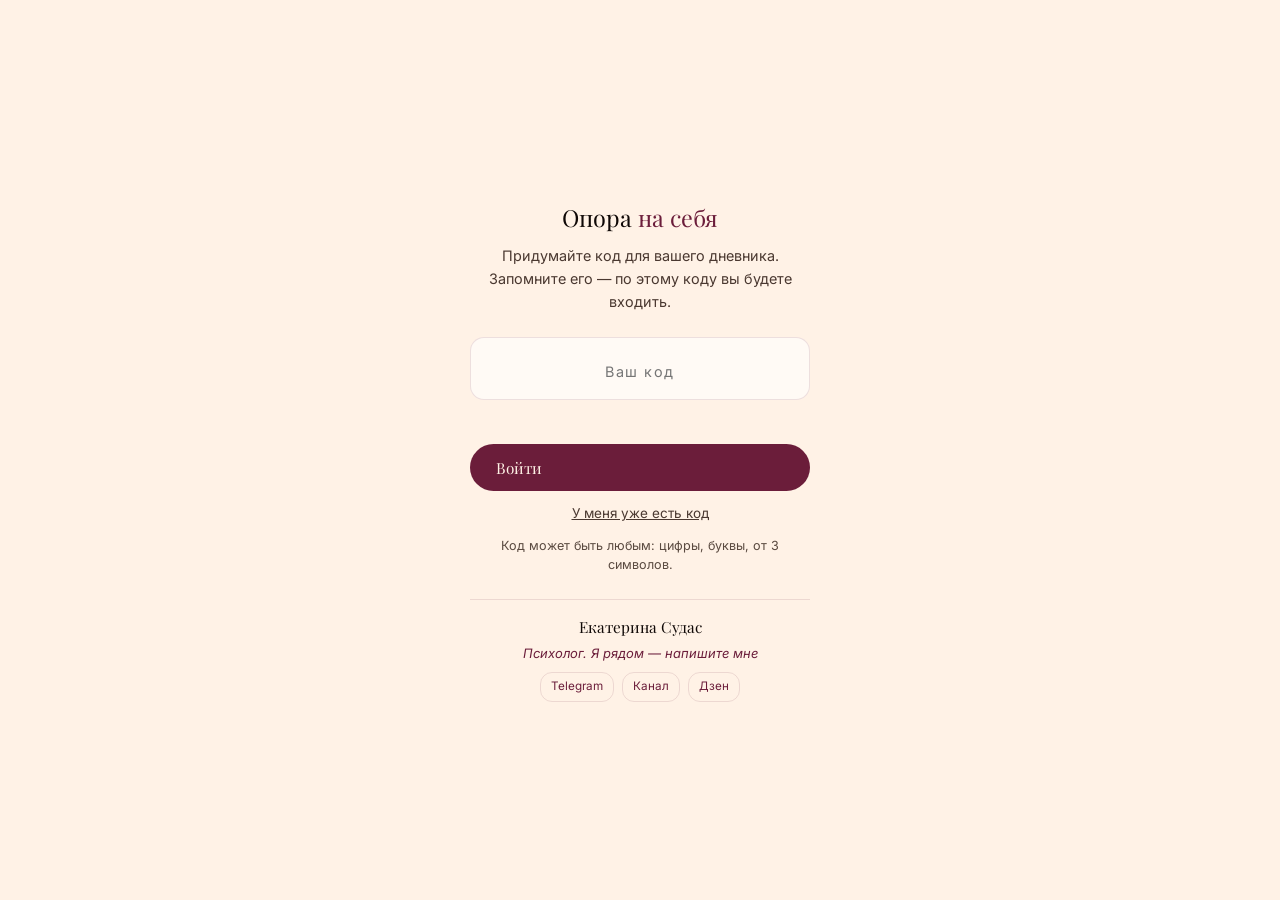
==== commit 0eaeb672: "Начало — первая вкладка + объяснение зачем этот блок Вкладка "Начало" теперь первая и активная по ум" ====
--- a/diary-goals.html
+++ b/diary-goals.html
@@ -160,25 +160,25 @@
 
 <div class="container">
 <div class="tabs">
-<button class="tab active" data-tab="day">День</button>
+<button class="tab active" data-tab="start">Начало</button>
+<button class="tab" data-tab="day">День</button>
 <button class="tab" data-tab="review">Обзор</button>
 <button class="tab" data-tab="goals">Цели</button>
 <button class="tab" data-tab="habits">Привычки</button>
-<button class="tab" data-tab="start">Начало</button>
 <button class="tab" data-tab="add">+ Цель</button>
 <button class="tab" data-tab="profile">Профиль</button>
 </div>
 
-<!-- DAY — main panel -->
-<div class="panel active" id="panel-day"><div id="day-content"></div></div>
+<!-- START — first panel, active by default -->
+<div class="panel active" id="panel-start"><div id="start-content"></div></div>
+<!-- DAY -->
+<div class="panel" id="panel-day"><div id="day-content"></div></div>
 <!-- 5-DAY REVIEW -->
 <div class="panel" id="panel-review"><div id="review-content"></div></div>
 <!-- GOALS LIST -->
 <div class="panel" id="panel-goals"><div id="goals-content"></div></div>
 <!-- HABITS -->
 <div class="panel" id="panel-habits"><div id="habits-content"></div></div>
-<!-- START (Питерсон + 8 вопросов) -->
-<div class="panel" id="panel-start"><div id="start-content"></div></div>
 <!-- ADD GOAL -->
 <div class="panel" id="panel-add"><div id="add-content"></div></div>
 <!-- PROFILE -->
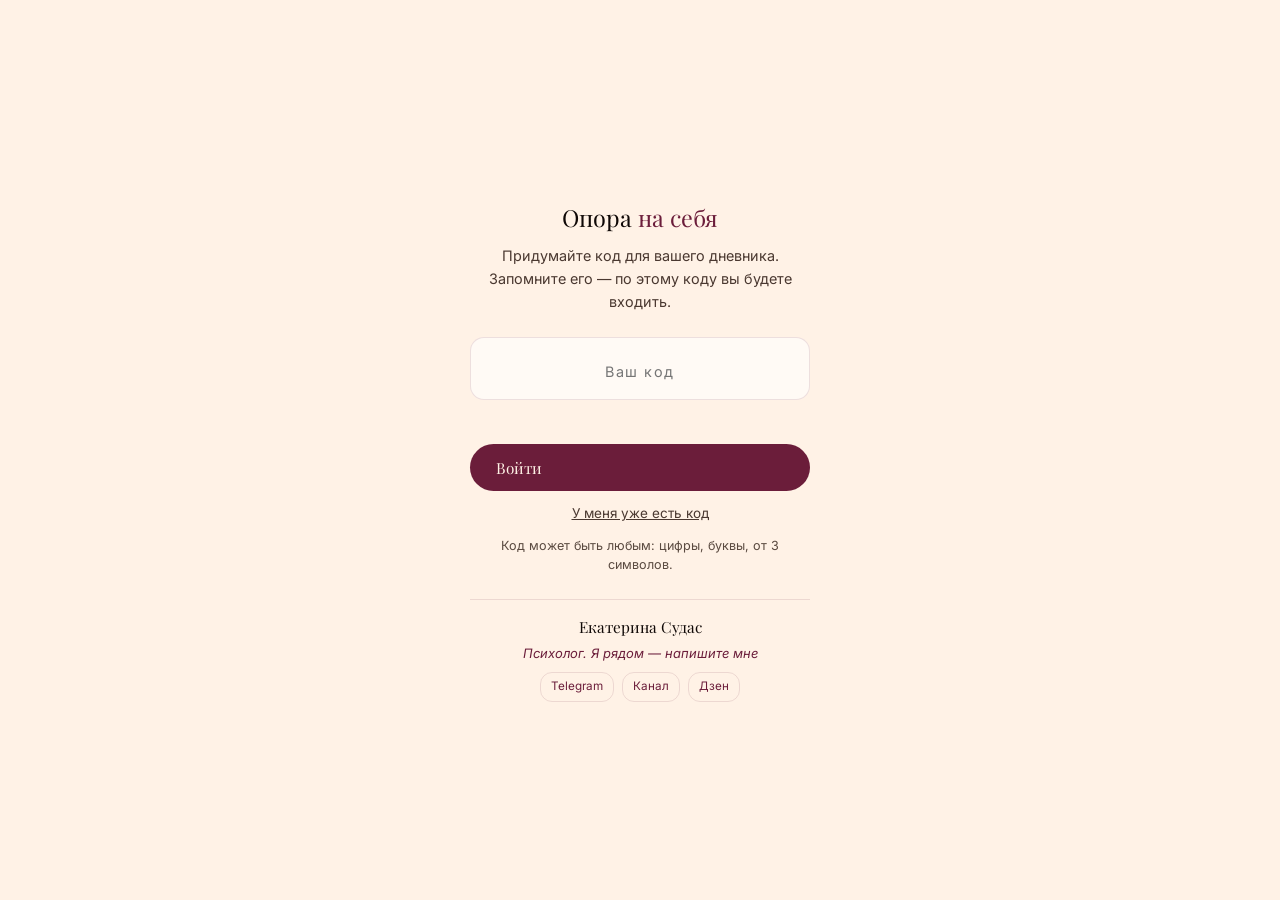
==== commit 04104787: "Обзор каждые 7 дней (неделю) вместо 5 https://claude.ai/code/session_0115rETxRtUSAgTRHy1zn8SB" ====
--- a/diary-goals.html
+++ b/diary-goals.html
@@ -162,7 +162,7 @@
 <div class="tabs">
 <button class="tab active" data-tab="start">Начало</button>
 <button class="tab" data-tab="day">День</button>
-<button class="tab" data-tab="review">Обзор</button>
+<button class="tab" data-tab="review">Неделя</button>
 <button class="tab" data-tab="goals">Цели</button>
 <button class="tab" data-tab="habits">Привычки</button>
 <button class="tab" data-tab="add">+ Цель</button>
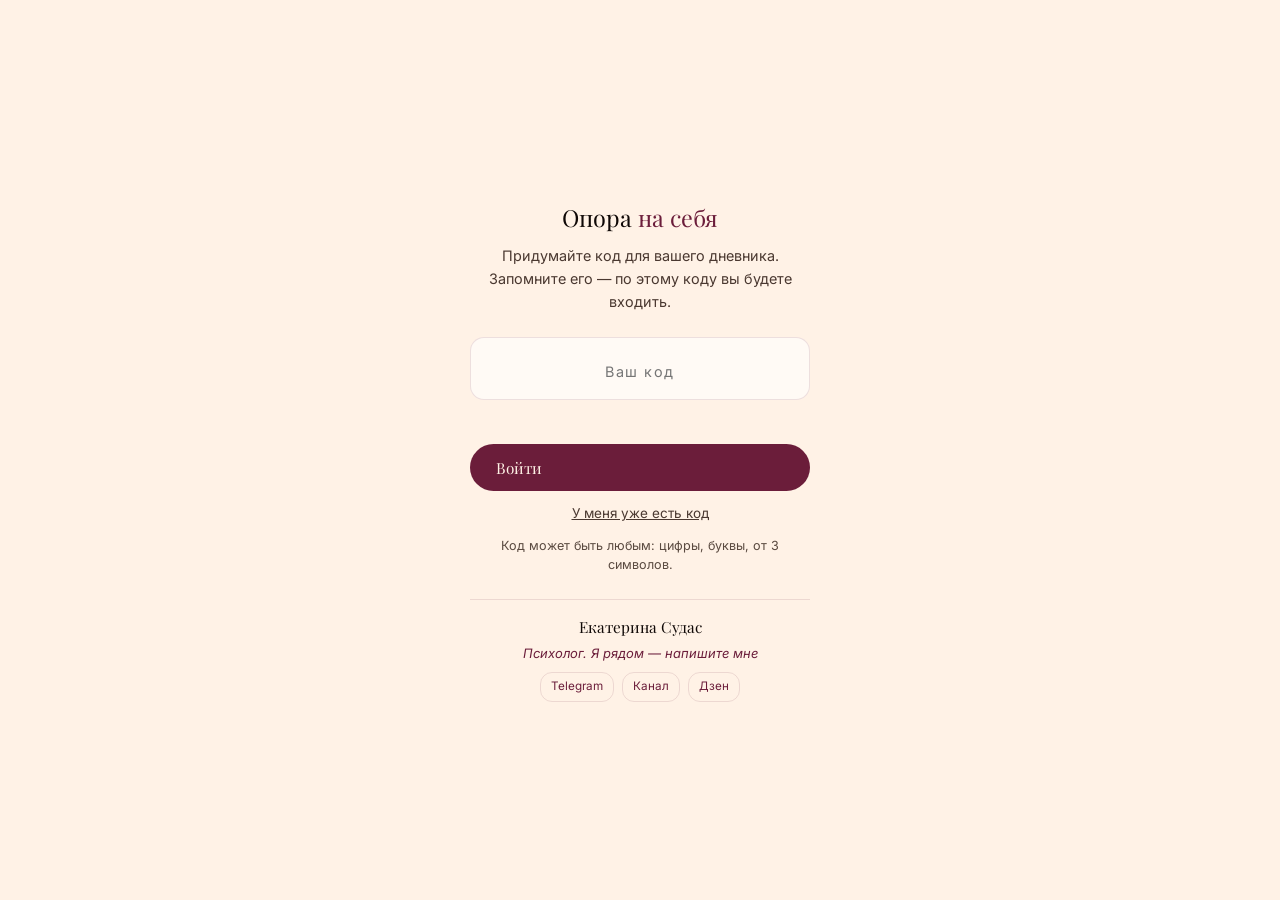
==== commit f7598ba1: "Обновление продуктов: новые тексты, цены, удаление 2 карточек, МГУ (2026) - МГУ → МГУ (2026) во всех" ====
--- a/diary-goals.html
+++ b/diary-goals.html
@@ -111,7 +111,19 @@
 .checkpoint-title{font-family:'Playfair Display',serif;font-size:.95rem;color:var(--cr);margin-bottom:8px}
 .modal-bg{display:none;position:fixed;top:0;left:0;right:0;bottom:0;background:rgba(15,8,6,.5);z-index:200;align-items:center;justify-content:center;padding:20px}.modal-bg.show{display:flex}
 .modal{background:var(--cream);border-radius:20px;padding:24px;max-width:400px;width:100%}
-@media(max-width:480px){html{font-size:16px}.container{padding:14px 12px}}
+/* Wheel of balance */
+.wheel-wrap{position:relative;width:280px;height:280px;margin:0 auto 20px}
+.wheel-svg{width:100%;height:100%}
+.wheel-sector{fill:none;stroke-width:30;cursor:pointer;transition:opacity .3s}
+.wheel-sector:hover{opacity:.8}
+.wheel-label{font-family:'Inter',sans-serif;font-size:9px;fill:var(--td);text-anchor:middle;pointer-events:none}
+.wheel-score{font-family:'Playfair Display',serif;font-size:14px;fill:var(--cr);text-anchor:middle;pointer-events:none}
+.wheel-input{display:flex;align-items:center;gap:10px;margin-bottom:8px;padding:8px 12px;background:rgba(255,255,255,.5);border:1px solid var(--bd);border-radius:10px}
+.wheel-input input[type=text]{flex:1;font-family:'Inter',sans-serif;font-size:.82rem;border:none;background:transparent;outline:none;color:var(--td)}
+.wheel-input input[type=range]{width:80px}
+.wheel-input .wval{font-family:'Playfair Display',serif;font-size:.9rem;color:var(--cr);min-width:20px;text-align:center}
+.wheel-input button{background:none;border:none;color:#a33;cursor:pointer;opacity:.4;font-size:.9rem}
+@media(max-width:480px){html{font-size:16px}.container{padding:14px 12px}.wheel-wrap{width:240px;height:240px}}
 </style>
 </head>
 <body>
@@ -160,19 +172,19 @@
 
 <div class="container">
 <div class="tabs">
-<button class="tab active" data-tab="start">Начало</button>
-<button class="tab" data-tab="day">День</button>
+<button class="tab active" data-tab="day">День</button>
 <button class="tab" data-tab="review">Неделя</button>
 <button class="tab" data-tab="goals">Цели</button>
 <button class="tab" data-tab="habits">Привычки</button>
 <button class="tab" data-tab="add">+ Цель</button>
 <button class="tab" data-tab="profile">Профиль</button>
-</div>
-
-<!-- START — first panel, active by default -->
-<div class="panel active" id="panel-start"><div id="start-content"></div></div>
-<!-- DAY -->
-<div class="panel" id="panel-day"><div id="day-content"></div></div>
+<button class="tab" data-tab="start">Начало</button>
+</div>
+
+<!-- DAY — first panel -->
+<div class="panel active" id="panel-day"><div id="day-content"></div></div>
+<!-- START -->
+<div class="panel" id="panel-start"><div id="start-content"></div></div>
 <!-- 5-DAY REVIEW -->
 <div class="panel" id="panel-review"><div id="review-content"></div></div>
 <!-- GOALS LIST -->
@@ -196,7 +208,7 @@
 
 <div class="author-block">
 <div class="author-name">Екатерина Судас</div>
-<div class="author-role">Клиническая психология, МГУ</div>
+<div class="author-role">Клиническая психология, МГУ (2026)</div>
 <div class="author-msg">Я рядом — напишите мне</div>
 <div class="author-links">
 <a href="https://t.me/sudas_psy" target="_blank">Telegram</a>
@@ -208,9 +220,9 @@
 
 <div class="modal-bg" id="modal"><div class="modal"><div class="sec-sub">Данные скопированы.</div><button class="btn btn-primary btn-sm" onclick="document.getElementById('modal').classList.remove('show')">Ок</button></div></div>
 
-<script src="js/goals-content.js"></script>
-<script src="js/goals-app.js"></script>
-<script src="js/goals-day.js"></script>
-<script src="js/goals-modules.js"></script>
+<script src="js/goals-content.js?v=8"></script>
+<script src="js/goals-app.js?v=8"></script>
+<script src="js/goals-day.js?v=8"></script>
+<script src="js/goals-modules.js?v=8"></script>
 </body>
 </html>
